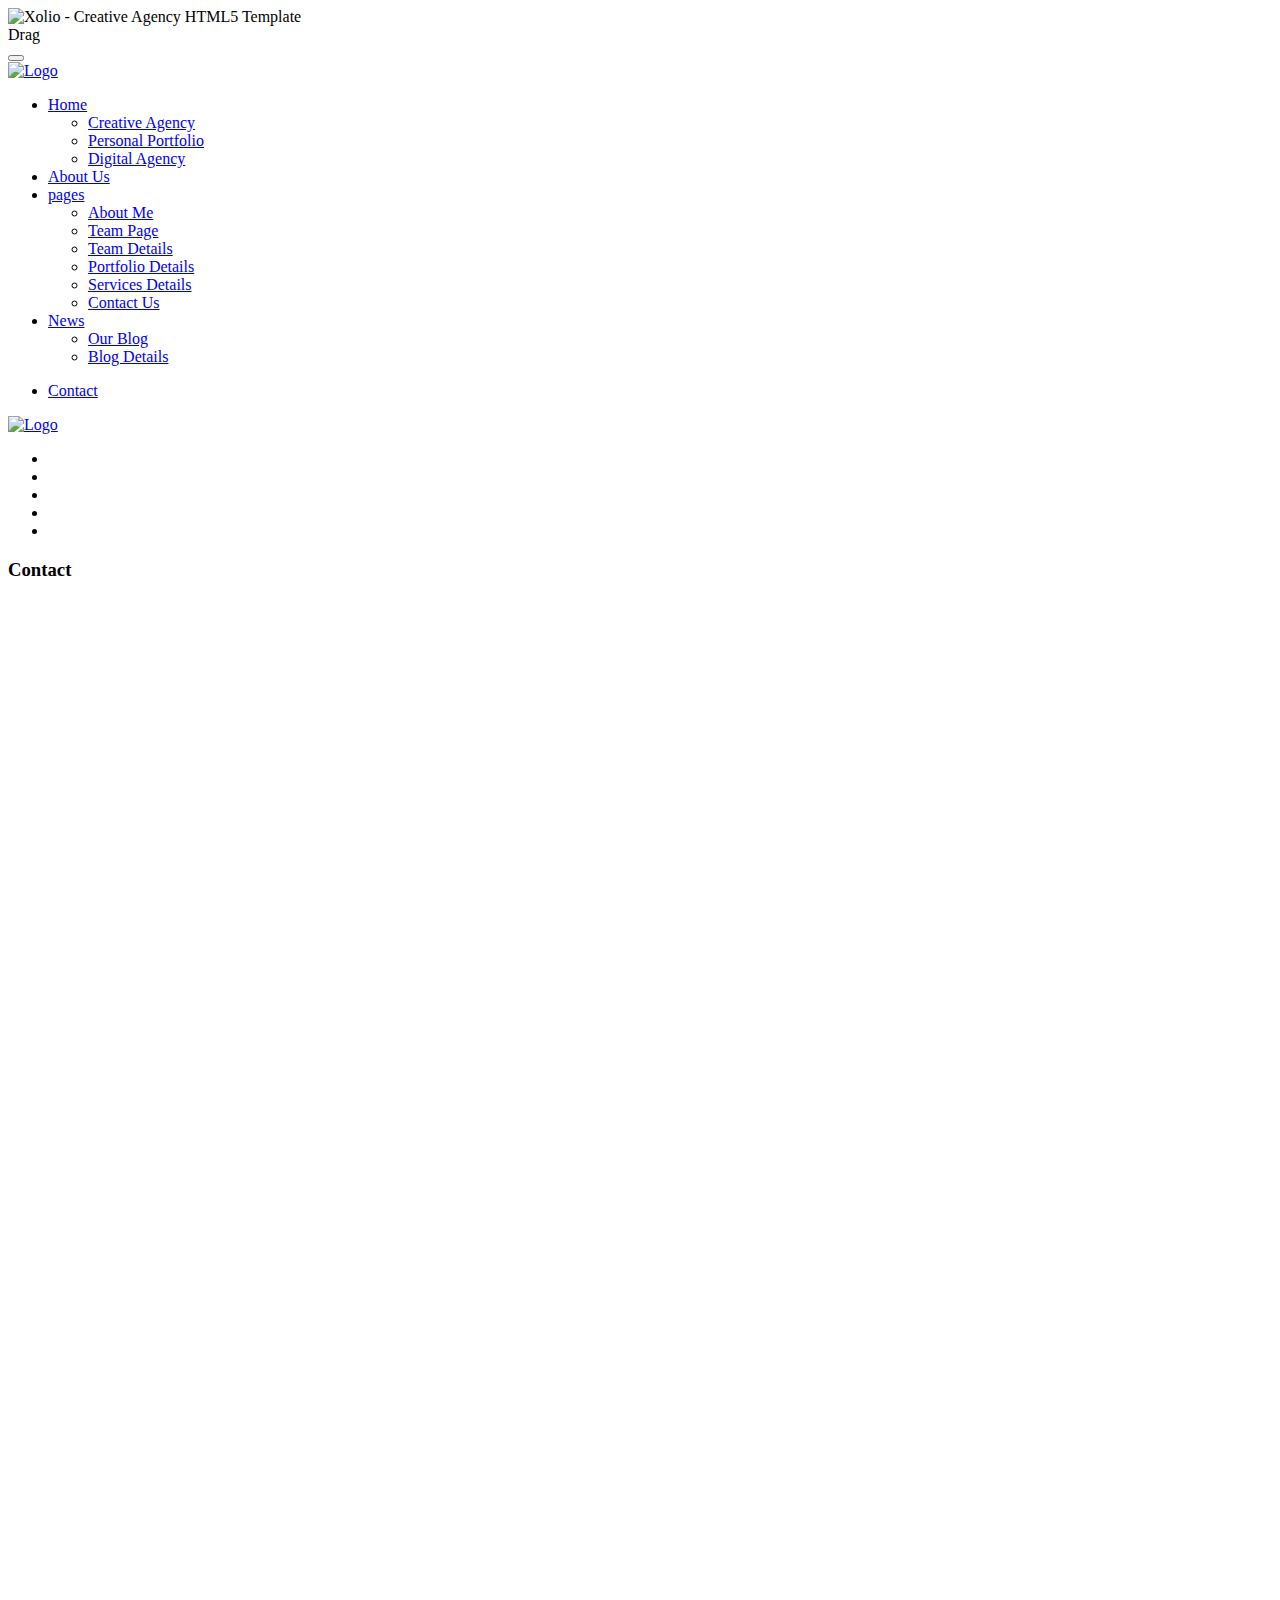
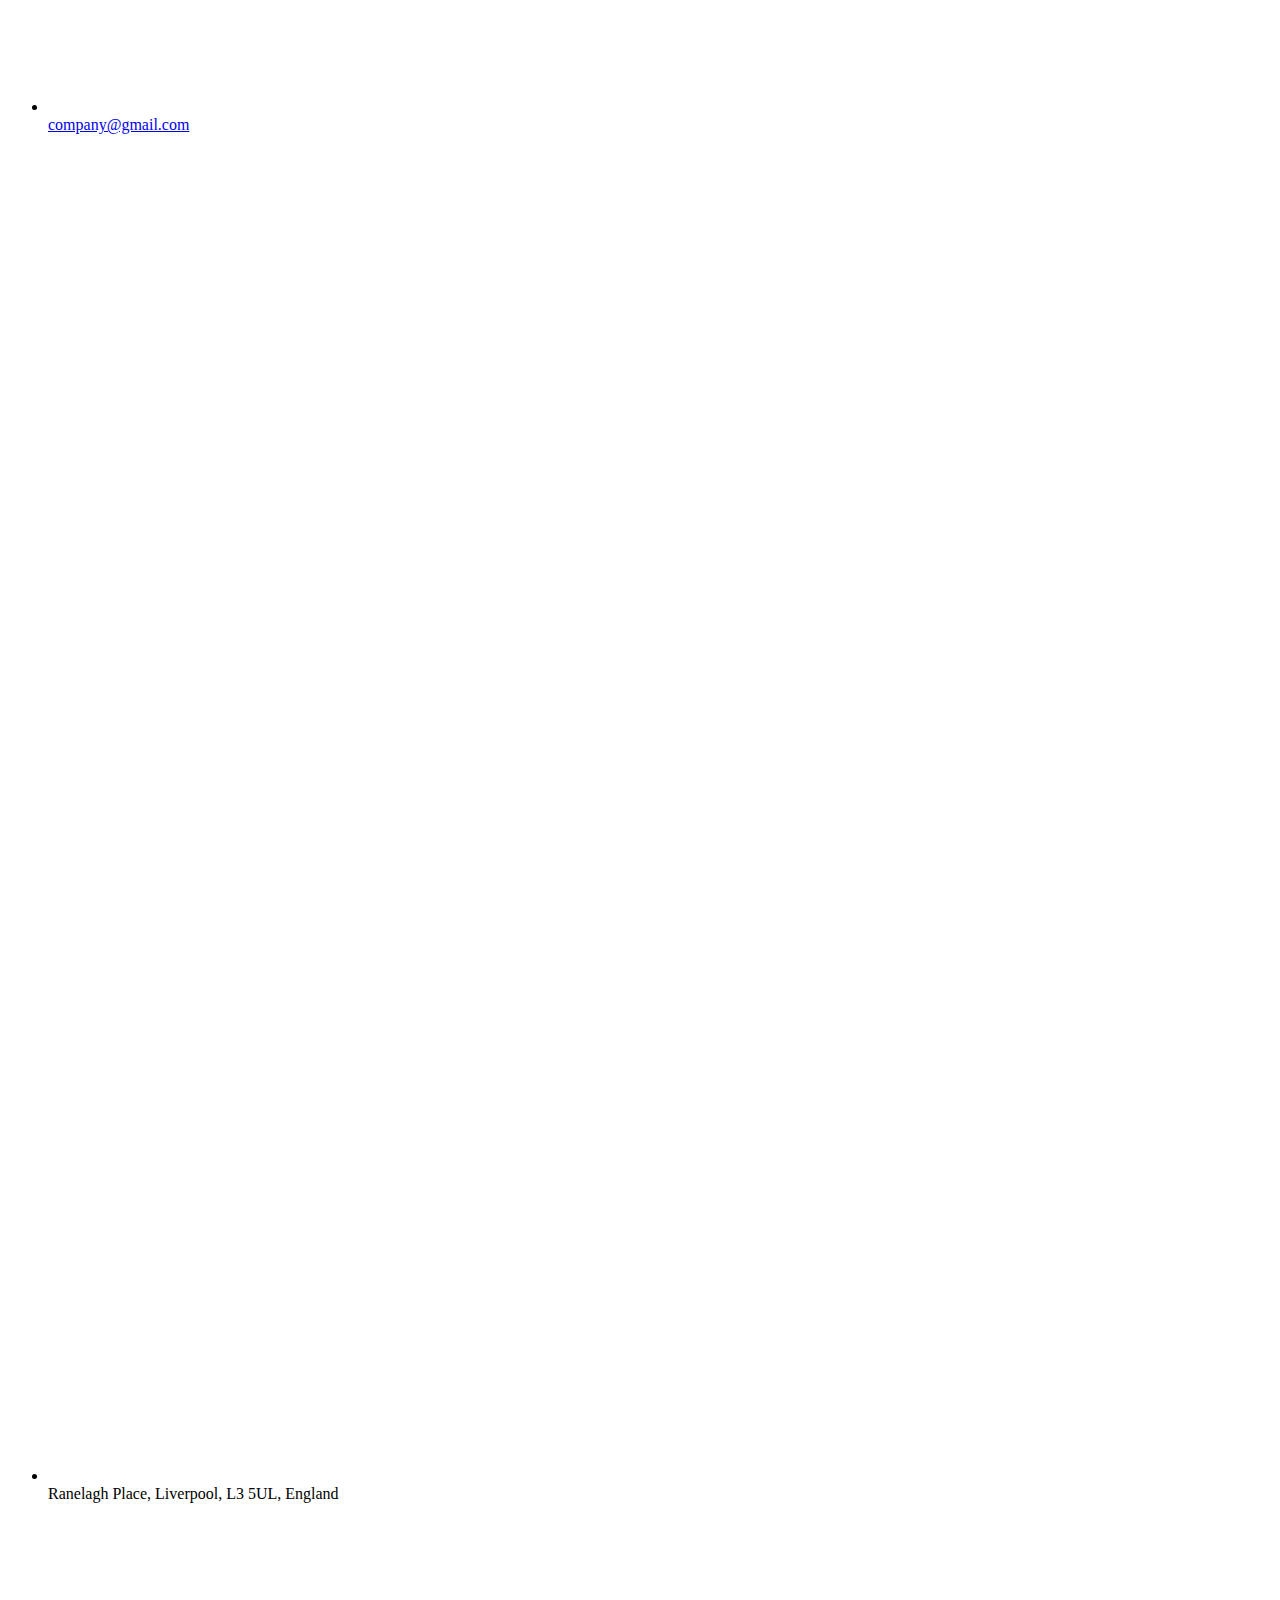
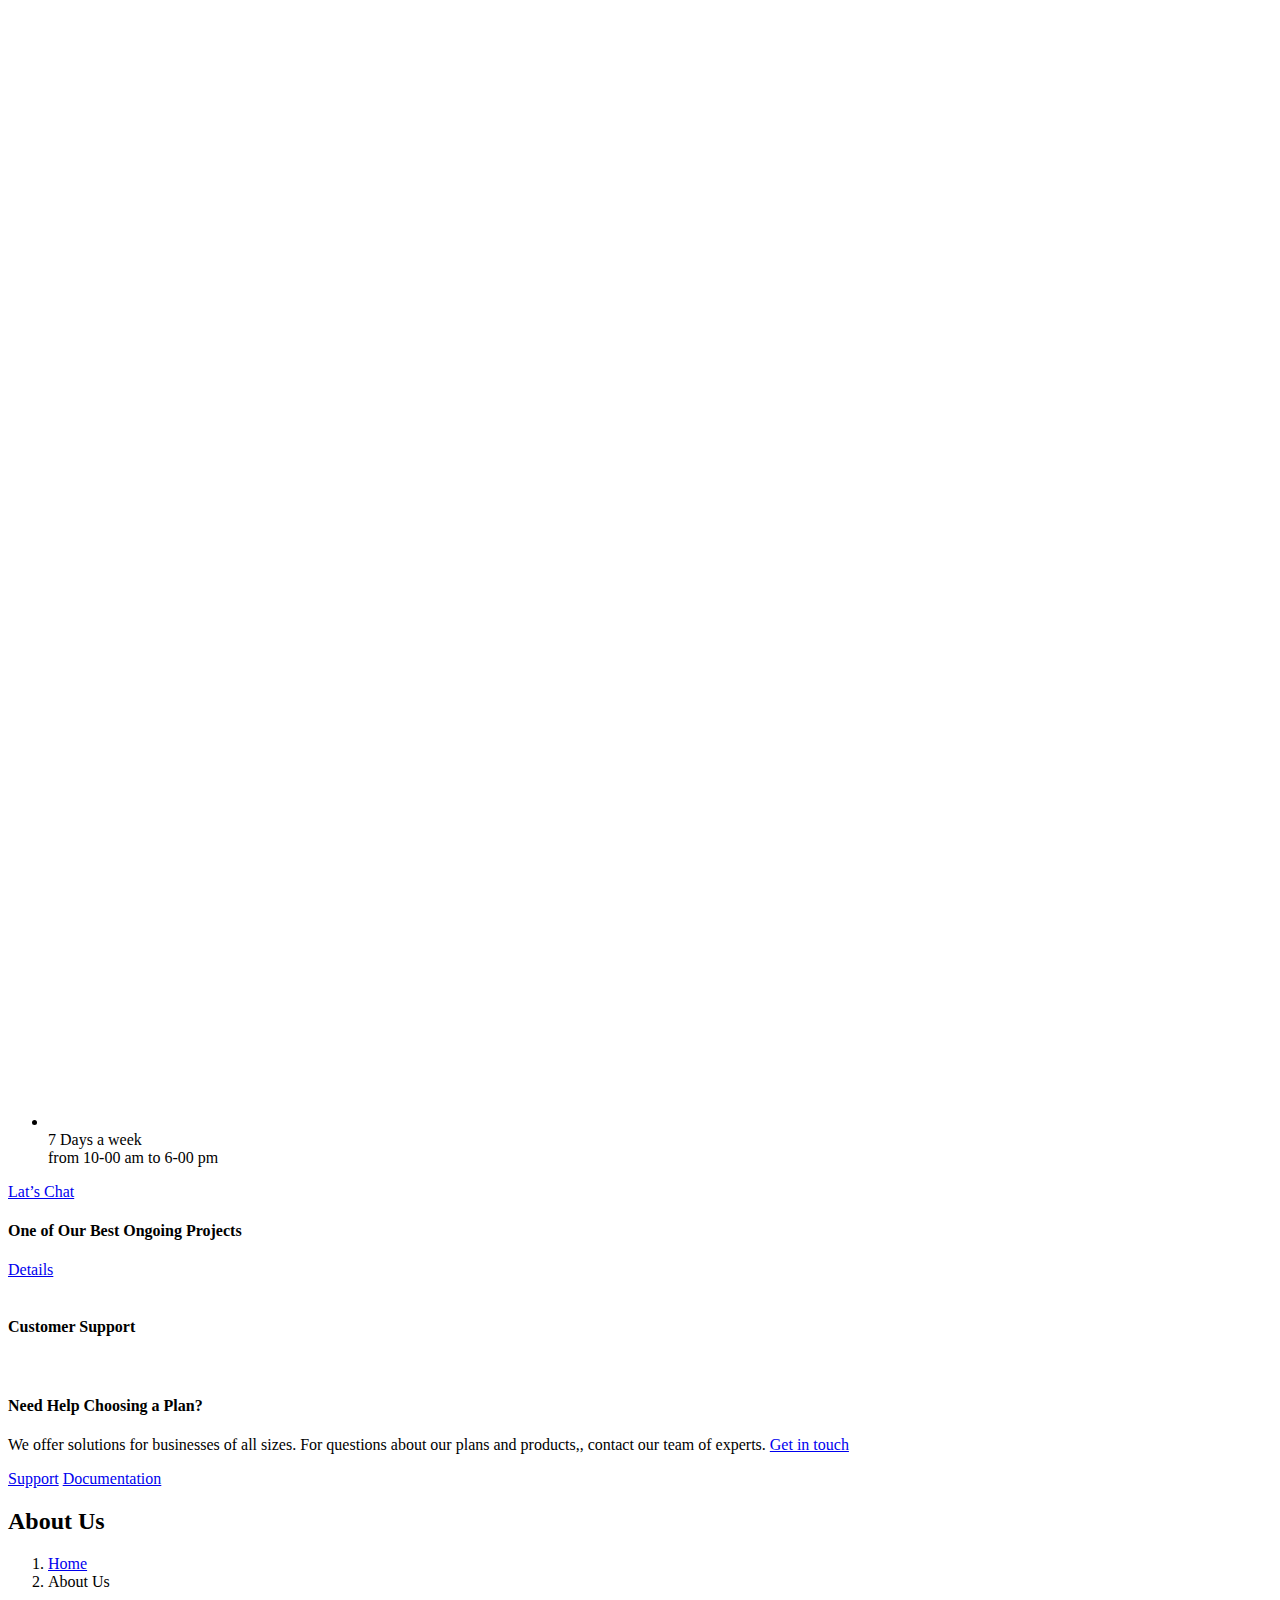
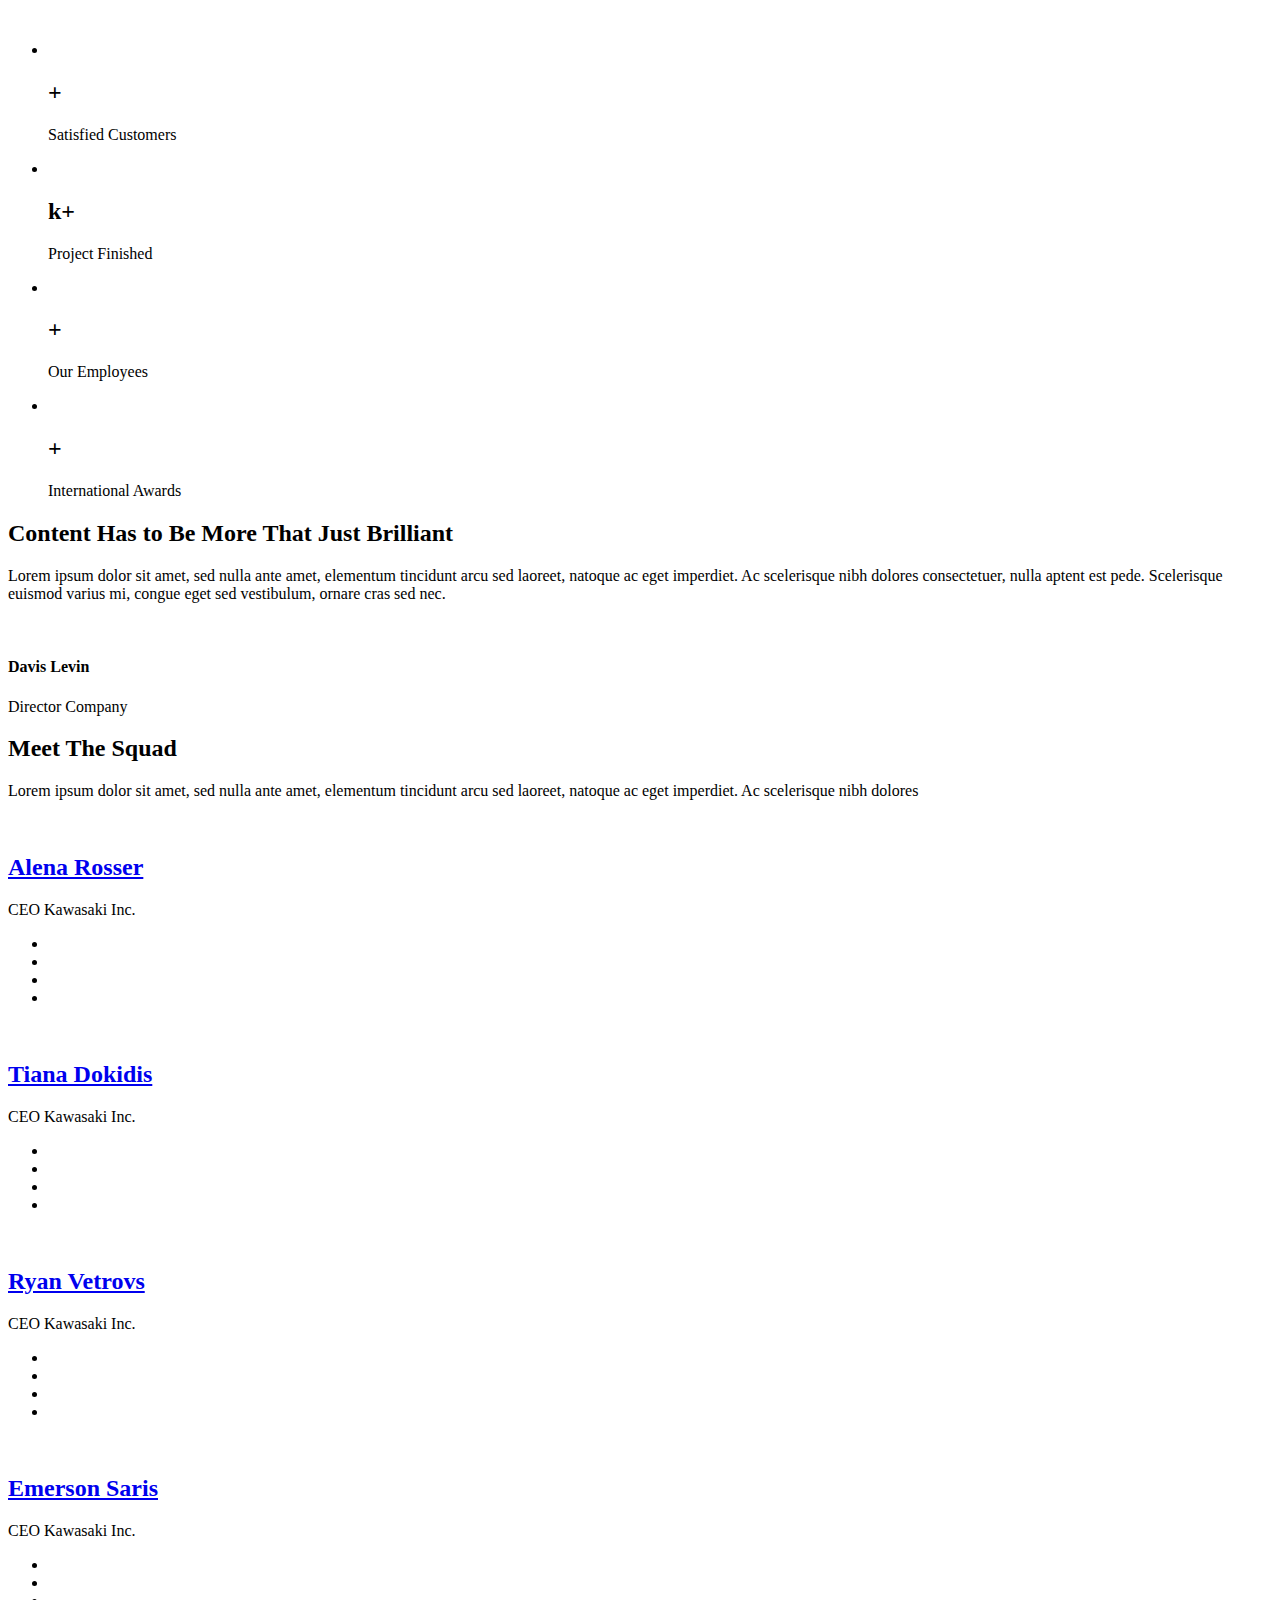
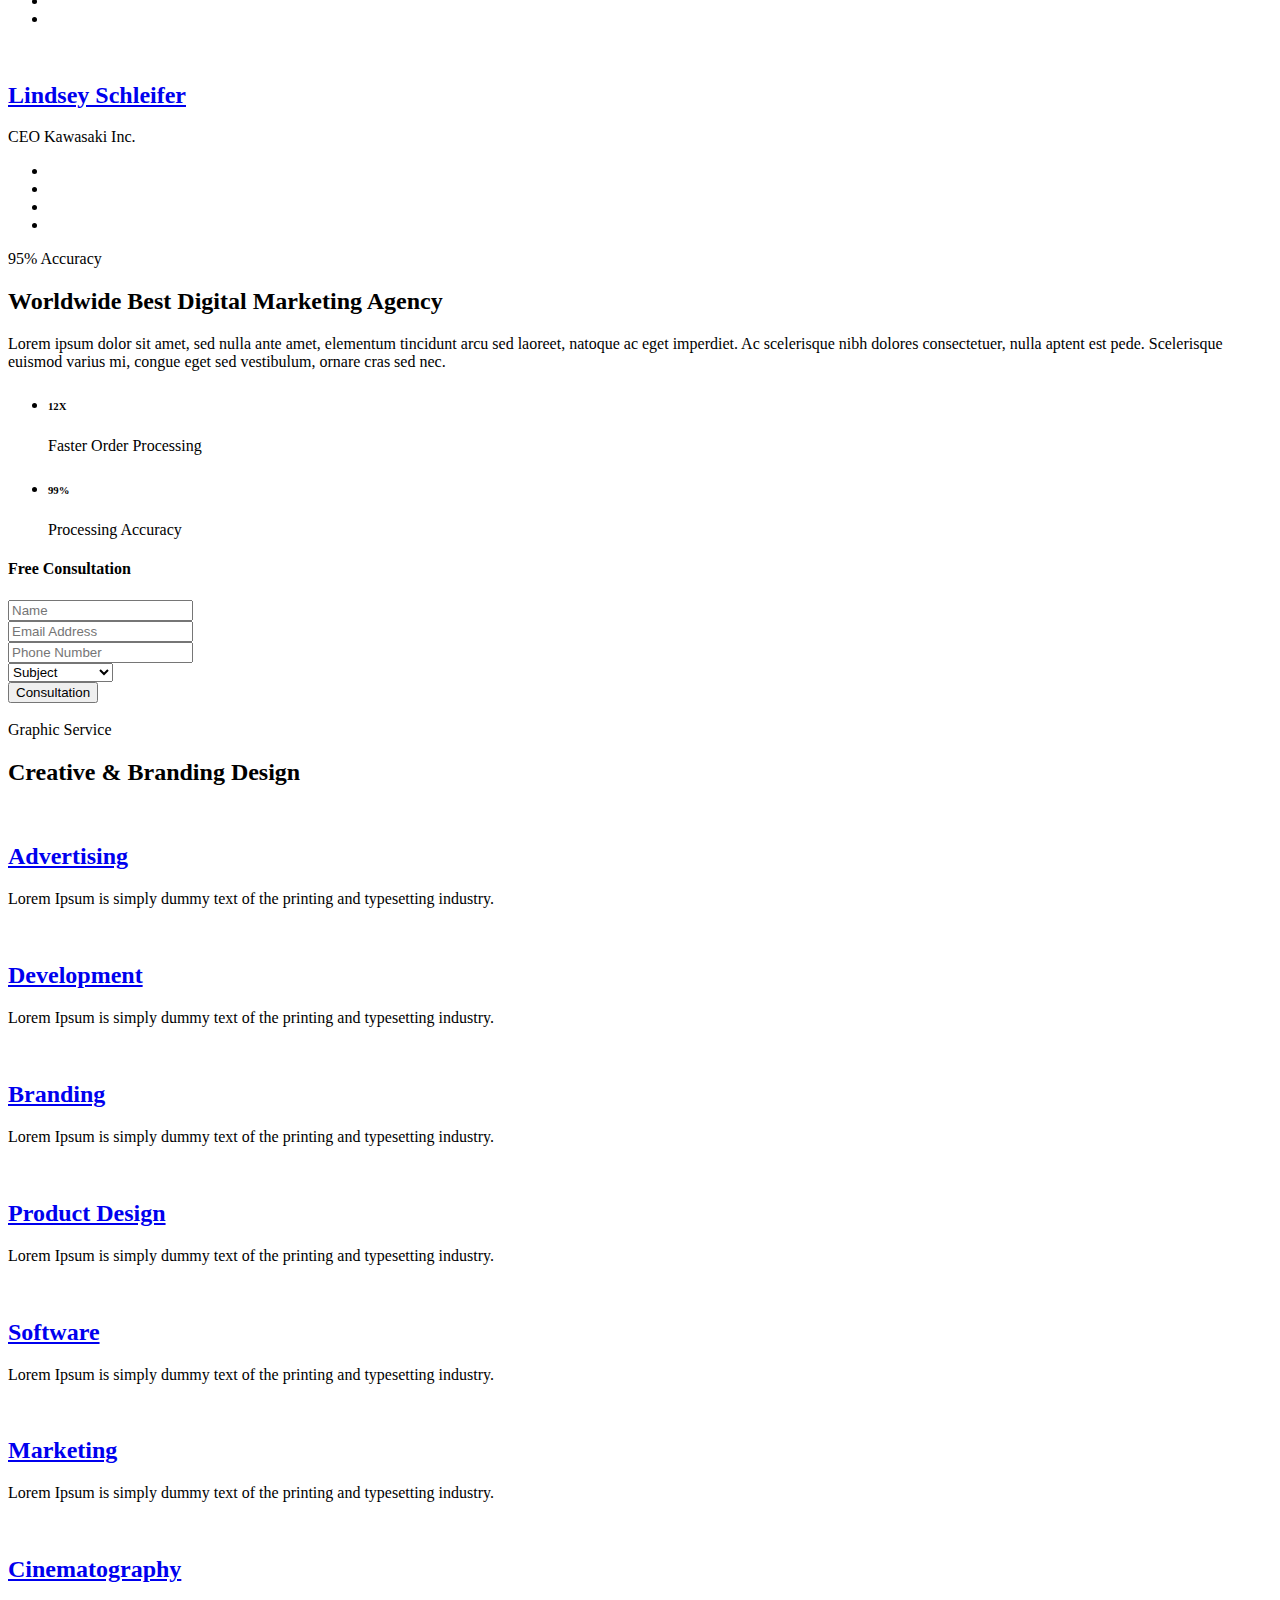
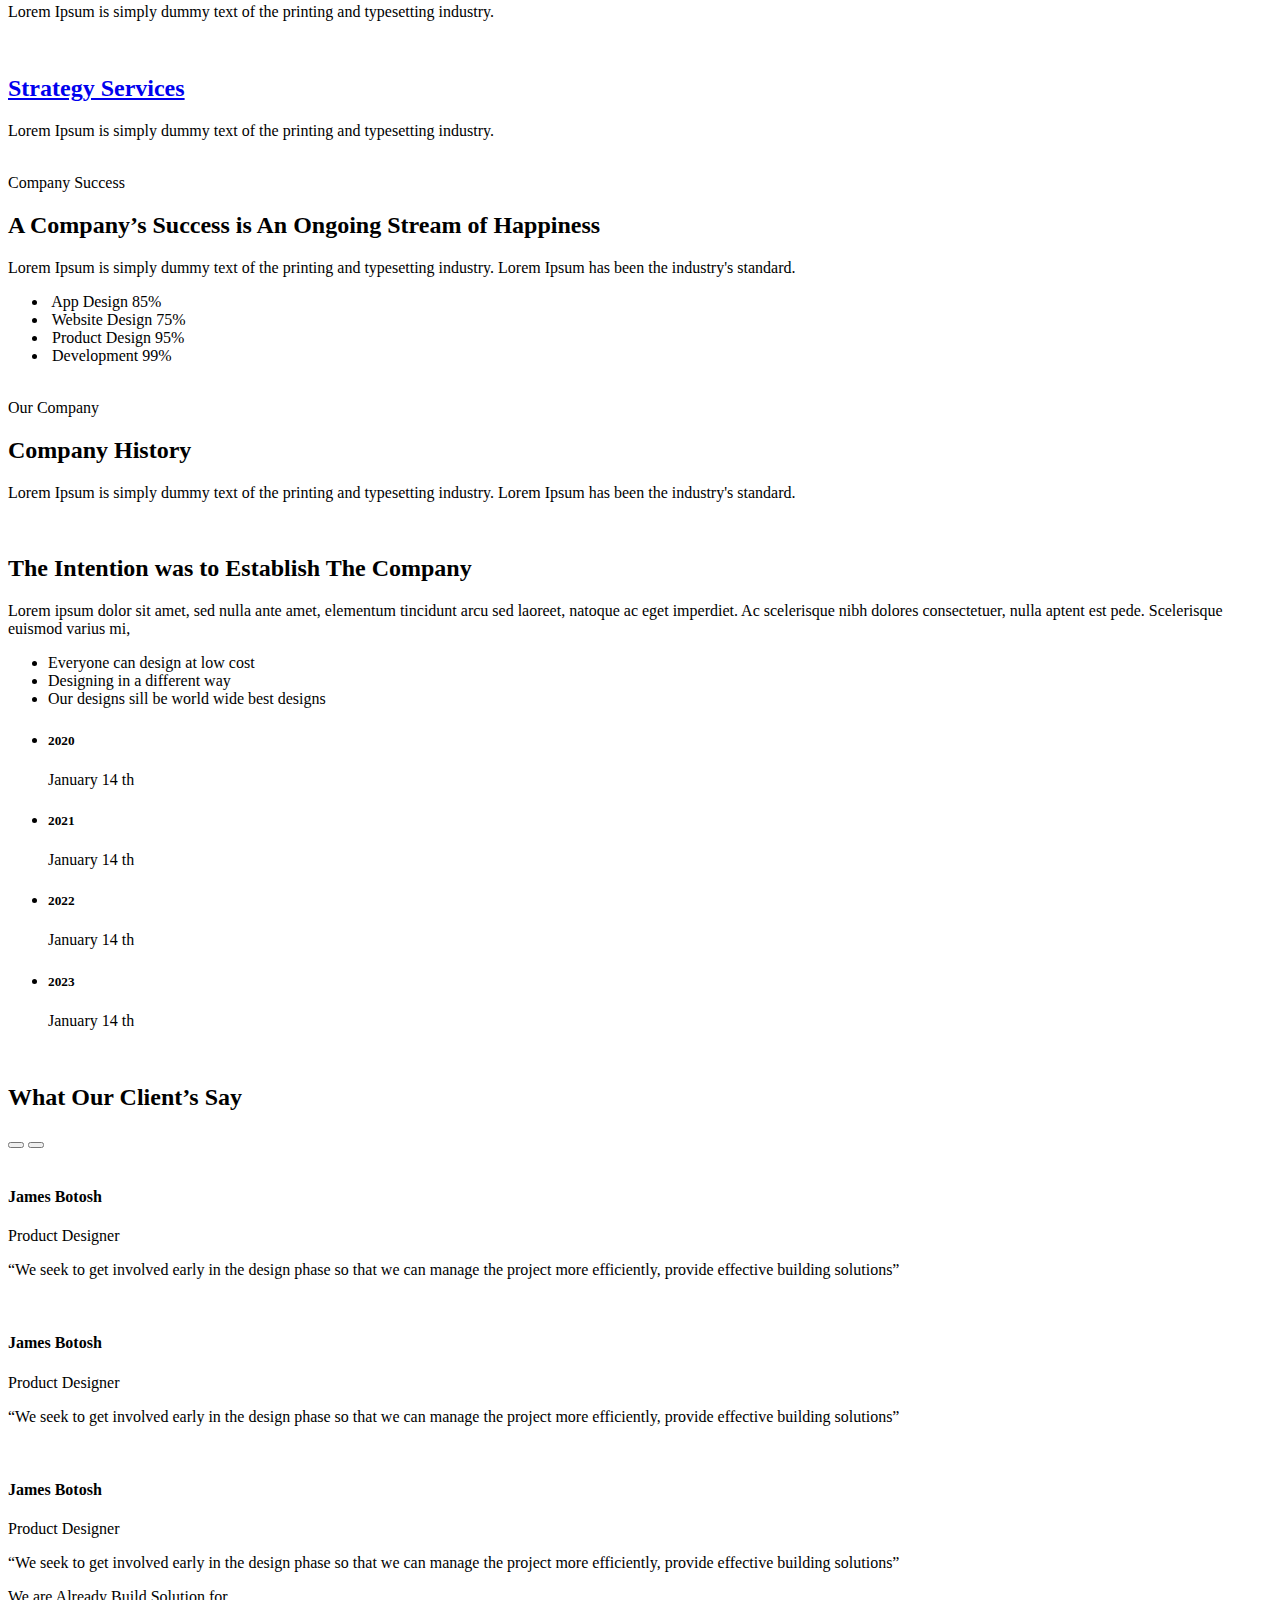
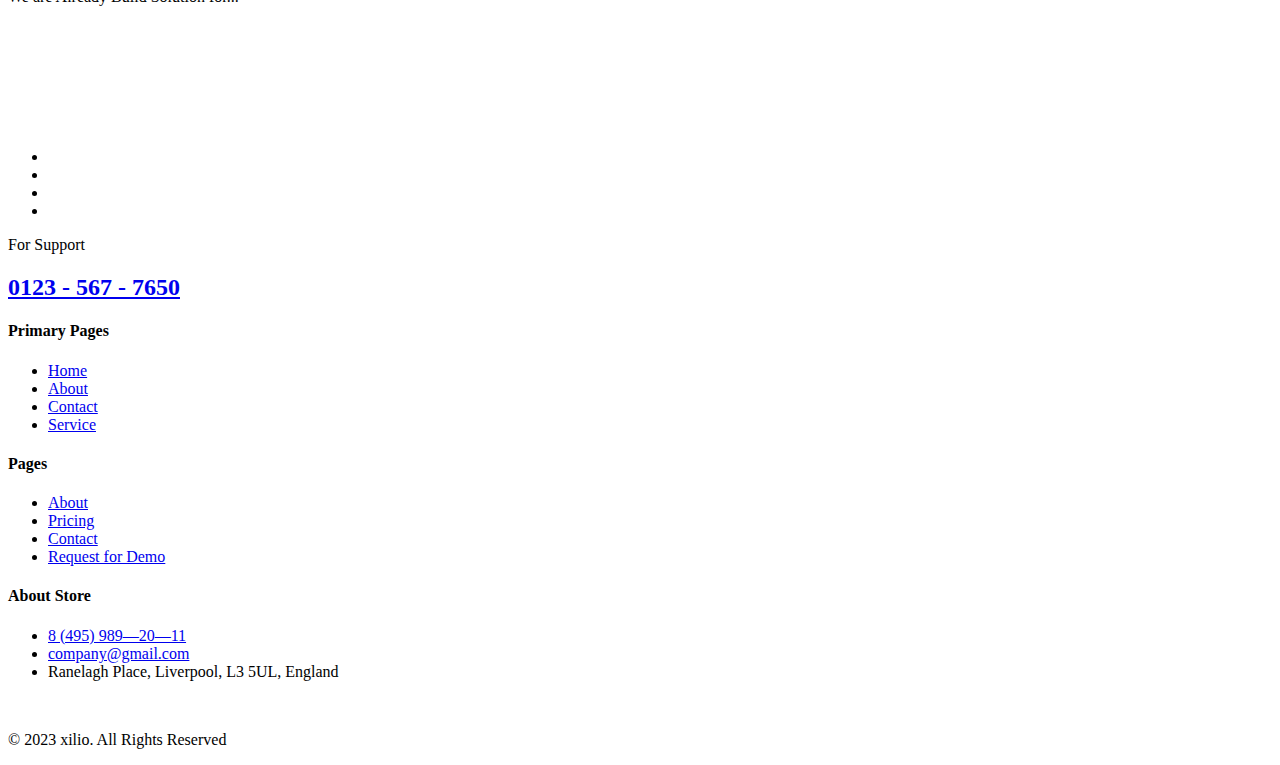
==== about-us.html @ 1eb0658c "adding content" ====
<!doctype html>
<html class="no-js" lang="en">
    <head>
        <meta charset="utf-8">
        <meta http-equiv="x-ua-compatible" content="ie=edge">
        <title>Xolio - Creative Agency HTML5 Template</title>
        <meta name="description" content="Xolio - Creative Agency Template">
        <meta name="viewport" content="width=device-width, initial-scale=1">

		<link rel="shortcut icon" type="image/x-icon" href="assets/img/favicon.png">
        <!-- Place favicon.ico in the root directory -->

        <!-- CSS here -->
        <link rel="stylesheet" href="assets/css/bootstrap.min.css">
        <link rel="stylesheet" href="assets/css/animate.min.css">
        <link rel="stylesheet" href="assets/css/magnific-popup.css">
        <link rel="stylesheet" href="assets/css/fontawesome-all.min.css">
        <link rel="stylesheet" href="assets/css/swiper-bundle.min.css">
        <link rel="stylesheet" href="assets/css/odometer.css">
        <link rel="stylesheet" href="assets/css/slick.css">
        <link rel="stylesheet" href="assets/css/default.css">
        <link rel="stylesheet" href="assets/css/style.css">
        <link rel="stylesheet" href="assets/css/responsive.css">
    </head>
    <body>

        <!--Preloader-->
        <div id="preloader">
            <div id="loader" class="loader">
                <div class="loader-container">
                    <div class="loader-icon"><img src="assets/img/preloader.png" alt="Xolio - Creative Agency HTML5 Template">
                    </div>
                </div>
            </div>
        </div>
        <!--Preloader-end -->

        <!-- Custom-cursor -->
        <div class="mouseCursor cursor-outer"></div>
        <div class="mouseCursor cursor-inner"><span>Drag</span></div>
        <!-- Custom-cursor-end -->

		<!-- Scroll-top -->
        <button class="scroll-top scroll-to-target" data-target="html">
            <i class="fas fa-angle-up"></i>
        </button>
        <!-- Scroll-top-end-->

        <!-- header-area -->
        <header>
            <div id="sticky-header" class="menu-area transparent-header">
                <div class="container">
                    <div class="row">
                        <div class="col-12">
                            <div class="mobile-nav-toggler"><i class="fas fa-bars"></i></div>
                            <div class="menu-wrap">
                                <nav class="menu-nav">
                                    <div class="logo">
                                        <a href="index.html"><img src="assets/img/logo/logo.png" alt="Logo"></a>
                                    </div>
                                    <div class="navbar-wrap main-menu d-none d-lg-flex">
                                        <ul class="navigation">
                                            <li class="menu-item-has-children"><a href="#">Home</a>
                                                <ul class="sub-menu">
                                                    <li><a href="index.html">Creative Agency</a></li>
                                                    <li><a href="index-2.html">Personal Portfolio</a></li>
                                                    <li><a href="index-3.html">Digital Agency</a></li>
                                                </ul>
                                            </li>
                                            <li class="active"><a href="about-us.html">About Us</a></li>
                                            <li class="menu-item-has-children"><a href="#">pages</a>
                                                <ul class="sub-menu">
                                                    <li><a href="about-me.html">About Me</a></li>
                                                    <li><a href="team.html">Team Page</a></li>
                                                    <li><a href="team-details.html">Team Details</a></li>
                                                    <li><a href="project-details.html">Portfolio Details</a></li>
                                                    <li><a href="services-details.html">Services Details</a></li>
                                                    <li><a href="contact.html">Contact Us</a></li>
                                                </ul>
                                            </li>
                                            <li class="menu-item-has-children"><a href="#">News</a>
                                                <ul class="sub-menu">
                                                    <li><a href="blog.html">Our Blog</a></li>
                                                    <li><a href="blog-details.html">Blog Details</a></li>
                                                </ul>
                                            </li>
                                        </ul>
                                    </div>
                                    <div class="header-action">
                                        <ul class="list-wrap">
                                            <li class="header-btn"><a href="#!" class="btn">Contact <span></span></a></li>
                                        </ul>
                                    </div>
                                </nav>
                            </div>

                            <!-- Mobile Menu  -->
                            <div class="mobile-menu">
                                <nav class="menu-box">
                                    <div class="close-btn"><i class="fas fa-times"></i></div>
                                    <div class="nav-logo">
                                        <a href="index.html"><img src="assets/img/logo/logo.png" alt="Logo"></a>
                                    </div>
                                    <div class="menu-outer">
                                        <!--Here Menu Will Come Automatically Via Javascript / Same Menu as in Header-->
                                    </div>
                                    <div class="social-links">
                                        <ul class="clearfix list-wrap">
                                            <li><a href="#"><i class="fab fa-facebook-f"></i></a></li>
                                            <li><a href="#"><i class="fab fa-twitter"></i></a></li>
                                            <li><a href="#"><i class="fab fa-instagram"></i></a></li>
                                            <li><a href="#"><i class="fab fa-linkedin-in"></i></a></li>
                                            <li><a href="#"><i class="fab fa-youtube"></i></a></li>
                                        </ul>
                                    </div>
                                </nav>
                            </div>
                            <div class="menu-backdrop"></div>
                            <!-- End Mobile Menu -->

                        </div>
                    </div>
                </div>

                <!-- header-contact -->
                <div class="header-contact-wrap">
                    <div class="container">
                        <div class="row">
                            <div class="col-lg-8">
                                <div class="left-side-content">
                                    <h3 class="title">Contact</h3>
                                    <div class="row">
                                        <div class="col-xl-4 col-lg-5 col-md-6">
                                            <div class="contact-info-list">
                                                <ul class="list-wrap">
                                                    <li>
                                                        <div class="icon">
                                                            <svg viewBox="0 0 22 20" fill="none" xmlns="http://www.w3.org/2000/svg">
                                                                <path fill-rule="evenodd" clip-rule="evenodd"
                                                                    d="M1.5 6.5C1.5 4.89295 1.95538 3.86848 2.63534 3.2371C3.32535 2.59637 4.36497 2.25 5.75 2.25H15.75C17.135 2.25 18.1746 2.59637 18.8647 3.2371C19.5446 3.86848 20 4.89295 20 6.5V13.5C20 15.107 19.5446 16.1315 18.8647 16.7629C18.1746 17.4036 17.135 17.75 15.75 17.75H5.75C4.36497 17.75 3.32535 17.4036 2.63534 16.7629C1.95538 16.1315 1.5 15.107 1.5 13.5V6.5ZM5.75 0.75C4.13503 0.75 2.67465 1.15363 1.61466 2.1379C0.544615 3.13152 0 4.60705 0 6.5V13.5C0 15.393 0.544615 16.8685 1.61466 17.8621C2.67465 18.8464 4.13503 19.25 5.75 19.25H15.75C17.365 19.25 18.8254 18.8464 19.8853 17.8621C20.9554 16.8685 21.5 15.393 21.5 13.5V6.5C21.5 4.60705 20.9554 3.13152 19.8853 2.1379C18.8254 1.15363 17.365 0.75 15.75 0.75H5.75ZM16.2181 7.58602C16.5417 7.32751 16.5945 6.85558 16.336 6.53194C16.0775 6.20829 15.6056 6.15548 15.2819 6.41398L12.1529 8.91324L12.1525 8.91352C11.3961 9.51536 10.0946 9.51549 9.33799 8.91393L6.21898 6.41471C5.89574 6.1557 5.42373 6.20778 5.16471 6.53102C4.9057 6.85426 4.95778 7.32627 5.28102 7.58529L8.40101 10.0853L8.40286 10.0868C9.70626 11.1244 11.7837 11.1244 13.0871 10.0868L13.0881 10.086L16.2181 7.58602Z" />
                                                            </svg>
                                                        </div>
                                                        <div class="content">
                                                            <a href="mailto:company@gmail.com">company@gmail.com</a>
                                                        </div>
                                                    </li>
                                                    <li>
                                                        <div class="icon">
                                                            <svg viewBox="0 0 20 22" fill="none" xmlns="http://www.w3.org/2000/svg">
                                                                <path fill-rule="evenodd" clip-rule="evenodd"
                                                                    d="M2.48199 7.65591C3.37522 3.73032 6.71708 1.74769 10.1338 1.75C13.5508 1.75231 16.8905 3.73971 17.7791 7.66556L17.7791 7.6656C18.8362 12.3354 15.943 16.3756 13.2111 18.999L13.2097 19.0004C11.4913 20.659 8.77127 20.661 7.04076 18.9997C4.31866 16.3762 1.42493 12.3261 2.48199 7.65591ZM10.1348 0.250002C14.1154 0.252693 18.1706 2.60029 19.2421 7.33441C20.4848 12.8239 17.0589 17.3834 14.251 20.08C11.9497 22.3008 8.31046 22.2989 6.00106 20.0809L6.00012 20.08C3.20236 17.3836 -0.22362 12.8139 1.01908 7.32441L1.01926 7.32364C2.09618 2.58953 6.1542 0.247312 10.1348 0.250002ZM7.76166 9.30994C7.76166 8.00103 8.82274 6.93994 10.1317 6.93994C11.4406 6.93994 12.5017 8.00103 12.5017 9.30994C12.5017 10.6189 11.4406 11.6799 10.1317 11.6799C8.82274 11.6799 7.76166 10.6189 7.76166 9.30994ZM10.1317 5.43994C7.99432 5.43994 6.26166 7.1726 6.26166 9.30994C6.26166 11.4473 7.99432 13.1799 10.1317 13.1799C12.269 13.1799 14.0017 11.4473 14.0017 9.30994C14.0017 7.1726 12.269 5.43994 10.1317 5.43994Z" />
                                                            </svg>
                                                        </div>
                                                        <div class="content">
                                                            <span>Ranelagh Place, Liverpool, L3 5UL, England</span>
                                                        </div>
                                                    </li>
                                                    <li>
                                                        <div class="icon">
                                                            <svg viewBox="0 0 22 22" fill="none" xmlns="http://www.w3.org/2000/svg">
                                                                <path fill-rule="evenodd" clip-rule="evenodd"
                                                                    d="M1.5 11C1.5 5.89421 5.64421 1.75 10.75 1.75C15.8558 1.75 20 5.89421 20 11C20 16.1058 15.8558 20.25 10.75 20.25C5.64421 20.25 1.5 16.1058 1.5 11ZM10.75 0.25C4.81579 0.25 0 5.06579 0 11C0 16.9342 4.81579 21.75 10.75 21.75C16.6842 21.75 21.5 16.9342 21.5 11C21.5 5.06579 16.6842 0.25 10.75 0.25ZM11.1289 6.50977C11.1289 6.09555 10.7931 5.75977 10.3789 5.75977C9.96469 5.75977 9.62891 6.09555 9.62891 6.50977V10.6098C9.62891 11.0862 9.79027 11.5637 10.0149 11.9576C10.2393 12.3511 10.5673 12.7322 10.9755 12.9744L10.9766 12.975L14.0746 14.8238C14.4303 15.0361 14.8907 14.9198 15.1029 14.5641C15.3152 14.2084 15.1989 13.748 14.8432 13.5357L11.7433 11.6857L11.7413 11.6845C11.6099 11.6067 11.4483 11.4431 11.3179 11.2145C11.1875 10.9859 11.1289 10.7633 11.1289 10.6098V6.50977Z" />
                                                            </svg>
                                                        </div>
                                                        <div class="content">
                                                            <span>7 Days a week <br> from 10-00 am to 6-00 pm</span>
                                                        </div>
                                                    </li>
                                                </ul>
                                                <div class="lats-chat">
                                                    <a href="contact.html">Lat’s Chat</a>
                                                </div>
                                            </div>
                                        </div>
                                        <div class="col-xl-8 col-lg-7 col-md-6">
                                            <div class="our-best-project">
                                                <div class="content">
                                                    <h4 class="title">One of Our <span>Best Ongoing</span> Projects</h4>
                                                    <a href="project-details.html" class="btn">Details <span></span></a>
                                                </div>
                                                <div class="thumb">
                                                    <img src="assets/img/images/our_project_img.png" alt="">
                                                </div>
                                            </div>
                                        </div>
                                    </div>
                                </div>
                            </div>
                            <div class="col-lg-4">
                                <div class="customer-support-wrap">
                                    <h4 class="title">Customer Support</h4>
                                    <div class="customer-support-content">
                                        <div class="content-top">
                                            <img src="assets/img/images/support_img.png" alt="">
                                            <h4 class="title">Need Help Choosing a Plan?</h4>
                                        </div>
                                        <p>We offer solutions for businesses of all sizes. For questions about our plans and products,,
                                            contact our team of experts. <a href="contact.html">Get in touch</a></p>
                                    </div>
                                    <div class="content-bottom">
                                        <a href="contact.html">Support</a>
                                        <a href="contact.html">Documentation</a>
                                    </div>
                                </div>
                            </div>
                        </div>
                    </div>
                </div>
                <div class="body-contact-overlay"></div>
                <!-- header-contact-end -->

            </div>
        </header>
        <!-- header-area-end -->



        <!-- main-area -->
        <main>

            <!-- breadcrumb-area -->
            <section class="breadcrumb-area pt-175 pb-140">
                <div class="container">
                    <div class="row">
                        <div class="col-12">
                            <div class="breadcrumb-content">
                                <h2 class="title">About Us</h2>
                                <nav aria-label="breadcrumb">
                                    <ol class="breadcrumb">
                                        <li class="breadcrumb-item"><a href="index.html">Home</a></li>
                                        <li class="breadcrumb-item active" aria-current="page">About Us</li>
                                    </ol>
                                </nav>
                            </div>
                        </div>
                    </div>
                </div>
                <div class="breadcrumb-shape-wrap">
                    <img src="assets/img/images/breadcrumb_shape01.png" alt="">
                    <img src="assets/img/images/breadcrumb_shape02.png" alt="">
                </div>
            </section>
            <!-- breadcrumb-area-end -->

            <!-- counter-area -->
            <section class="counter-area-three">
                <div class="container">
                    <div class="row align-items-center">
                        <div class="col-lg-6 order-0 order-lg-2">
                            <div class="counter-item-wrap-three">
                                <ul class="list-wrap">
                                    <li>
                                        <div class="counter-item-three">
                                            <div class="icon">
                                                <img src="assets/img/icon/inner_counter_icon01.png" alt="">
                                            </div>
                                            <div class="content">
                                                <h2 class="count"><span class="odometer" data-count="210"></span>+</h2>
                                                <p>Satisfied <span>Customers</span></p>
                                            </div>
                                        </div>
                                    </li>
                                    <li>
                                        <div class="counter-item-three">
                                            <div class="icon">
                                                <img src="assets/img/icon/inner_counter_icon02.png" alt="">
                                            </div>
                                            <div class="content">
                                                <h2 class="count"><span class="odometer" data-count="15"></span>k+</h2>
                                                <p>Project <span>Finished</span></p>
                                            </div>
                                        </div>
                                    </li>
                                    <li>
                                        <div class="counter-item-three">
                                            <div class="icon">
                                                <img src="assets/img/icon/inner_counter_icon03.png" alt="">
                                            </div>
                                            <div class="content">
                                                <h2 class="count"><span class="odometer" data-count="110"></span>+</h2>
                                                <p>Our <span>Employees</span></p>
                                            </div>
                                        </div>
                                    </li>
                                    <li>
                                        <div class="counter-item-three">
                                            <div class="icon">
                                                <img src="assets/img/icon/inner_counter_icon04.png" alt="">
                                            </div>
                                            <div class="content">
                                                <h2 class="count"><span class="odometer" data-count="12"></span>+</h2>
                                                <p>International <span>Awards</span></p>
                                            </div>
                                        </div>
                                    </li>
                                </ul>
                            </div>
                        </div>
                        <div class="col-lg-6">
                            <div class="counter-content-three">
                                <div class="section-title title-style-two mb-30">
                                    <h2 class="title">Content Has to Be More That Just Brilliant</h2>
                                </div>
                                <p>Lorem ipsum dolor sit amet, sed nulla ante amet, elementum tincidunt arcu sed laoreet, natoque ac eget imperdiet. Ac
                                scelerisque nibh dolores consectetuer, nulla aptent est pede. Scelerisque euismod varius mi, congue eget sed vestibulum, ornare cras sed nec.</p>
                                <img src="assets/img/images/sine.png" alt="">
                                <div class="content-bottom">
                                    <h4 class="title-two">Davis Levin</h4>
                                    <span>Director Company</span>
                                </div>
                            </div>
                        </div>
                    </div>
                </div>
            </section>
            <!-- counter-area-two -->

            <!-- team-area -->
            <section class="team-area-two pt-110 pb-120">
                <div class="container">
                    <div class="row justify-content-center">
                        <div class="col-xl-7">
                            <div class="section-title title-style-two text-center mb-70">
                                <h2 class="title">Meet The Squad</h2>
                                <p>Lorem ipsum dolor sit amet, sed nulla ante amet, elementum tincidunt arcu sed laoreet, natoque ac eget imperdiet. Ac scelerisque nibh dolores</p>
                            </div>
                        </div>
                    </div>
                    <div class="row team-active">
                        <div class="col-lg-4">
                            <div class="team-item">
                                <div class="team-thumb">
                                    <a href="team-details.html"><img src="assets/img/team/inner_team01.jpg" alt=""></a>
                                </div>
                                <div class="team-content">
                                    <h2 class="title"><a href="team-details.html">Alena Rosser</a></h2>
                                    <span>CEO Kawasaki Inc.</span>
                                    <div class="team-social">
                                        <ul class="list-wrap">
                                            <li><a href="#"><i class="fab fa-facebook-f"></i></a></li>
                                            <li><a href="#"><i class="fab fa-twitter"></i></a></li>
                                            <li><a href="#"><i class="fab fa-linkedin-in"></i></a></li>
                                            <li><a href="#"><i class="fab fa-behance"></i></a></li>
                                        </ul>
                                    </div>
                                </div>
                            </div>
                        </div>
                        <div class="col-lg-4">
                            <div class="team-item">
                                <div class="team-thumb">
                                    <a href="team-details.html"><img src="assets/img/team/inner_team02.jpg" alt=""></a>
                                </div>
                                <div class="team-content">
                                    <h2 class="title"><a href="team-details.html">Tiana Dokidis</a></h2>
                                    <span>CEO Kawasaki Inc.</span>
                                    <div class="team-social">
                                        <ul class="list-wrap">
                                            <li><a href="#"><i class="fab fa-facebook-f"></i></a></li>
                                            <li><a href="#"><i class="fab fa-twitter"></i></a></li>
                                            <li><a href="#"><i class="fab fa-linkedin-in"></i></a></li>
                                            <li><a href="#"><i class="fab fa-behance"></i></a></li>
                                        </ul>
                                    </div>
                                </div>
                            </div>
                        </div>
                        <div class="col-lg-4">
                            <div class="team-item">
                                <div class="team-thumb">
                                    <a href="team-details.html"><img src="assets/img/team/inner_team03.jpg" alt=""></a>
                                </div>
                                <div class="team-content">
                                    <h2 class="title"><a href="team-details.html">Ryan Vetrovs</a></h2>
                                    <span>CEO Kawasaki Inc.</span>
                                    <div class="team-social">
                                        <ul class="list-wrap">
                                            <li><a href="#"><i class="fab fa-facebook-f"></i></a></li>
                                            <li><a href="#"><i class="fab fa-twitter"></i></a></li>
                                            <li><a href="#"><i class="fab fa-linkedin-in"></i></a></li>
                                            <li><a href="#"><i class="fab fa-behance"></i></a></li>
                                        </ul>
                                    </div>
                                </div>
                            </div>
                        </div>
                        <div class="col-lg-4">
                            <div class="team-item">
                                <div class="team-thumb">
                                    <a href="team-details.html"><img src="assets/img/team/inner_team04.jpg" alt=""></a>
                                </div>
                                <div class="team-content">
                                    <h2 class="title"><a href="team-details.html">Emerson Saris</a></h2>
                                    <span>CEO Kawasaki Inc.</span>
                                    <div class="team-social">
                                        <ul class="list-wrap">
                                            <li><a href="#"><i class="fab fa-facebook-f"></i></a></li>
                                            <li><a href="#"><i class="fab fa-twitter"></i></a></li>
                                            <li><a href="#"><i class="fab fa-linkedin-in"></i></a></li>
                                            <li><a href="#"><i class="fab fa-behance"></i></a></li>
                                        </ul>
                                    </div>
                                </div>
                            </div>
                        </div>
                        <div class="col-lg-4">
                            <div class="team-item">
                                <div class="team-thumb">
                                    <a href="team-details.html"><img src="assets/img/team/inner_team05.jpg" alt=""></a>
                                </div>
                                <div class="team-content">
                                    <h2 class="title"><a href="team-details.html">Lindsey Schleifer</a></h2>
                                    <span>CEO Kawasaki Inc.</span>
                                    <div class="team-social">
                                        <ul class="list-wrap">
                                            <li><a href="#"><i class="fab fa-facebook-f"></i></a></li>
                                            <li><a href="#"><i class="fab fa-twitter"></i></a></li>
                                            <li><a href="#"><i class="fab fa-linkedin-in"></i></a></li>
                                            <li><a href="#"><i class="fab fa-behance"></i></a></li>
                                        </ul>
                                    </div>
                                </div>
                            </div>
                        </div>
                    </div>
                </div>
            </section>
            <!-- team-area-end -->

            <!-- consultation-area -->
            <section class="consultation-area consultation-area-two pt-120 pb-120">
                <div class="container">
                    <div class="row align-items-center">
                        <div class="col-lg-7">
                            <div class="consultation-content">
                                <div class="section-title mb-25">
                                    <span class="sub-title">95% Accuracy</span>
                                    <h2 class="title">Worldwide Best Digital Marketing Agency</h2>
                                </div>
                                <p>Lorem ipsum dolor sit amet, sed nulla ante amet, elementum tincidunt arcu sed laoreet, natoque ac eget imperdiet. Ac
                                scelerisque nibh dolores consectetuer, nulla aptent est pede. Scelerisque euismod varius mi, congue eget sed vestibulum, ornare cras sed nec.</p>
                                <div class="consultation-list">
                                    <ul class="list-wrap">
                                        <li>
                                            <h6 class="title">12X</h6>
                                            <p>Faster Order <span>Processing</span></p>
                                        </li>
                                        <li>
                                            <h6 class="title">99%</h6>
                                            <p>Processing <span>Accuracy</span></p>
                                        </li>
                                    </ul>
                                </div>
                            </div>
                        </div>
                        <div class="col-lg-5">
                            <div class="consultation-form-wrap">
                                <h4 class="title">Free Consultation</h4>
                                <form action="#">
                                    <div class="form-grp">
                                        <input type="text" placeholder="Name">
                                    </div>
                                    <div class="form-grp">
                                        <input type="email" placeholder="Email Address">
                                    </div>
                                    <div class="form-grp">
                                        <input type="text" placeholder="Phone Number">
                                    </div>
                                    <div class="form-grp">
                                        <select id="shortBy" name="select" class="form-select" aria-label="Default select example">
                                            <option value="">Subject</option>
                                            <option>Subject One</option>
                                            <option>Subject Two</option>
                                            <option>Subject Three</option>
                                            <option>Subject Four</option>
                                        </select>
                                    </div>
                                    <button class="btn" type="submit">Consultation</button>
                                </form>
                            </div>
                        </div>
                    </div>
                </div>
                <div class="consultation-shape-wrap">
                    <img src="assets/img/images/consultation_shape01.png" alt="" class="shape-one ribbonRotate">
                    <img src="assets/img/images/consultation_shape02.png" alt="" class="shape-two float-bob-x">
                </div>
            </section>
            <!-- consultation-area-end -->

            <!-- services-area -->
            <section class="inner-services-area pt-110 pb-100">
                <div class="container">
                    <div class="row justify-content-center">
                        <div class="col-lg-6">
                            <div class="section-title title-style-two text-center mb-60">
                                <span class="sub-title">Graphic Service</span>
                                <h2 class="title">Creative & Branding Design</h2>
                            </div>
                        </div>
                    </div>
                    <div class="inner-services-item-wrap">
                        <div class="row justify-content-center">
                            <div class="col-xl-3 col-lg-4 col-md-6 col-sm-8">
                                <div class="services-item-four">
                                    <div class="services-icon-four">
                                        <img src="assets/img/icon/inner_services_icon01.png" alt="">
                                    </div>
                                    <div class="services-content-four">
                                        <h2 class="title"><a href="services-details.html">Advertising</a></h2>
                                        <p>Lorem Ipsum is simply dummy text of the printing and typesetting industry.</p>
                                    </div>
                                </div>
                            </div>
                            <div class="col-xl-3 col-lg-4 col-md-6 col-sm-8">
                                <div class="services-item-four">
                                    <div class="services-icon-four">
                                        <img src="assets/img/icon/inner_services_icon02.png" alt="">
                                    </div>
                                    <div class="services-content-four">
                                        <h2 class="title"><a href="services-details.html">Development</a></h2>
                                        <p>Lorem Ipsum is simply dummy text of the printing and typesetting industry.</p>
                                    </div>
                                </div>
                            </div>
                            <div class="col-xl-3 col-lg-4 col-md-6 col-sm-8">
                                <div class="services-item-four">
                                    <div class="services-icon-four">
                                        <img src="assets/img/icon/inner_services_icon03.png" alt="">
                                    </div>
                                    <div class="services-content-four">
                                        <h2 class="title"><a href="services-details.html">Branding</a></h2>
                                        <p>Lorem Ipsum is simply dummy text of the printing and typesetting industry.</p>
                                    </div>
                                </div>
                            </div>
                            <div class="col-xl-3 col-lg-4 col-md-6 col-sm-8">
                                <div class="services-item-four">
                                    <div class="services-icon-four">
                                        <img src="assets/img/icon/inner_services_icon04.png" alt="">
                                    </div>
                                    <div class="services-content-four">
                                        <h2 class="title"><a href="services-details.html">Product Design</a></h2>
                                        <p>Lorem Ipsum is simply dummy text of the printing and typesetting industry.</p>
                                    </div>
                                </div>
                            </div>
                            <div class="col-xl-3 col-lg-4 col-md-6 col-sm-8">
                                <div class="services-item-four">
                                    <div class="services-icon-four">
                                        <img src="assets/img/icon/inner_services_icon05.png" alt="">
                                    </div>
                                    <div class="services-content-four">
                                        <h2 class="title"><a href="services-details.html">Software</a></h2>
                                        <p>Lorem Ipsum is simply dummy text of the printing and typesetting industry.</p>
                                    </div>
                                </div>
                            </div>
                            <div class="col-xl-3 col-lg-4 col-md-6 col-sm-8">
                                <div class="services-item-four">
                                    <div class="services-icon-four">
                                        <img src="assets/img/icon/inner_services_icon06.png" alt="">
                                    </div>
                                    <div class="services-content-four">
                                        <h2 class="title"><a href="services-details.html">Marketing</a></h2>
                                        <p>Lorem Ipsum is simply dummy text of the printing and typesetting industry.</p>
                                    </div>
                                </div>
                            </div>
                            <div class="col-xl-3 col-lg-4 col-md-6 col-sm-8">
                                <div class="services-item-four">
                                    <div class="services-icon-four">
                                        <img src="assets/img/icon/inner_services_icon07.png" alt="">
                                    </div>
                                    <div class="services-content-four">
                                        <h2 class="title"><a href="services-details.html">Cinematography</a></h2>
                                        <p>Lorem Ipsum is simply dummy text of the printing and typesetting industry.</p>
                                    </div>
                                </div>
                            </div>
                            <div class="col-xl-3 col-lg-4 col-md-6 col-sm-8">
                                <div class="services-item-four">
                                    <div class="services-icon-four">
                                        <img src="assets/img/icon/inner_services_icon08.png" alt="">
                                    </div>
                                    <div class="services-content-four">
                                        <h2 class="title"><a href="services-details.html">Strategy Services</a></h2>
                                        <p>Lorem Ipsum is simply dummy text of the printing and typesetting industry.</p>
                                    </div>
                                </div>
                            </div>
                        </div>
                    </div>
                </div>
            </section>
            <!-- services-area-end -->

            <!-- success-area -->
            <section class="success-area pb-120">
                <div class="container">
                    <div class="row align-items-center">
                        <div class="col-lg-6 order-0 order-lg-2">
                            <div class="success-img">
                                <img src="assets/img/images/success_img.png" alt="">
                            </div>
                        </div>
                        <div class="col-lg-6">
                            <div class="success-content">
                                <div class="section-title title-style-two mb-30">
                                    <span class="sub-title">Company Success</span>
                                    <h2 class="title">A Company’s Success is An Ongoing Stream of Happiness</h2>
                                </div>
                                <p>Lorem Ipsum is simply dummy text of the printing and typesetting industry. Lorem Ipsum has been the industry's standard.</p>
                                <div class="success-list">
                                    <ul class="list-wrap">
                                        <li>
                                            <div class="content">
                                                <img src="assets/img/icon/success_icon01.png" alt="">
                                                <span>App Design 85%</span>
                                            </div>
                                            <div class="progress">
                                                <div class="progress-bar" role="progressbar" style="width: 85%;" aria-valuenow="85" aria-valuemin="0"
                                                    aria-valuemax="100"></div>
                                            </div>
                                        </li>
                                        <li>
                                            <div class="content">
                                                <img src="assets/img/icon/success_icon02.png" alt="">
                                                <span>Website Design 75%</span>
                                            </div>
                                            <div class="progress">
                                                <div class="progress-bar" role="progressbar" style="width: 75%;" aria-valuenow="75" aria-valuemin="0"
                                                    aria-valuemax="100"></div>
                                            </div>
                                        </li>
                                        <li>
                                            <div class="content">
                                                <img src="assets/img/icon/success_icon03.png" alt="">
                                                <span>Product Design 95%</span>
                                            </div>
                                            <div class="progress">
                                                <div class="progress-bar" role="progressbar" style="width: 95%;" aria-valuenow="95" aria-valuemin="0"
                                                    aria-valuemax="100"></div>
                                            </div>
                                        </li>
                                        <li>
                                            <div class="content">
                                                <img src="assets/img/icon/success_icon04.png" alt="">
                                                <span>Development 99%</span>
                                            </div>
                                            <div class="progress">
                                                <div class="progress-bar" role="progressbar" style="width: 99%;" aria-valuenow="99" aria-valuemin="0"
                                                    aria-valuemax="100"></div>
                                            </div>
                                        </li>
                                    </ul>
                                </div>
                            </div>
                        </div>
                    </div>
                </div>
                <div class="success-shape-wrap">
                    <img src="assets/img/images/success_shape01.png" alt="">
                    <img src="assets/img/images/success_shape02.png" alt="">
                </div>
            </section>
            <!-- success-area-end -->

            <!-- history-area -->
            <section class="history-area">
                <div class="container">
                    <div class="row justify-content-center">
                        <div class="col-xl-6 col-lg-8">
                            <div class="section-title white-title text-center mb-45">
                                <span class="sub-title">Our Company</span>
                                <h2 class="title">Company History</h2>
                                <p>Lorem Ipsum is simply dummy text of the printing and typesetting industry. Lorem Ipsum has been the industry's standard.</p>
                            </div>
                        </div>
                    </div>
                    <div class="history-inner">
                        <div class="history-img">
                            <img src="assets/img/images/history_img.jpg" alt="">
                        </div>
                        <div class="row g-0 justify-content-end">
                            <div class="col-lg-6">
                                <div class="history-content">
                                    <h2 class="title">The Intention was to Establish The Company</h2>
                                    <p>Lorem ipsum dolor sit amet, sed nulla ante amet, elementum tincidunt arcu sed laoreet, natoque ac eget imperdiet.
                                        Ac scelerisque nibh dolores consectetuer, nulla aptent est pede. Scelerisque euismod varius mi,</p>
                                    <ul class="list-wrap">
                                        <li><i class="far fa-check"></i>Everyone can design at low cost</li>
                                        <li><i class="far fa-check"></i>Designing in a different way</li>
                                        <li><i class="far fa-check"></i>Our designs sill be world wide best designs</li>
                                    </ul>
                                </div>
                            </div>
                        </div>
                    </div>
                    <div class="history-roadmap-wrap">
                        <div class="roadmap-line-shape">
                            <span class="dot-one pulse-one"></span>
                            <span class="dot-two pulse-two"></span>
                        </div>
                        <ul class="list-wrap">
                            <li class="wow fadeInDown" data-wow-delay=".2s" data-wow-duration="1.5s">
                                <span class="dot pulse-three"></span>
                                <div class="content">
                                    <h5 class="title">2020</h5>
                                    <p>January 14 th</p>
                                </div>
                            </li>
                            <li class="wow fadeInUp" data-wow-delay=".2s" data-wow-duration="1.5s">
                                <span class="dot pulse-four"></span>
                                <div class="content">
                                    <h5 class="title">2021</h5>
                                    <p>January 14 th</p>
                                </div>
                            </li>
                            <li class="wow fadeInDown" data-wow-delay=".2s" data-wow-duration="1.5s">
                                <span class="dot pulse-five"></span>
                                <div class="content">
                                    <h5 class="title">2022</h5>
                                    <p>January 14 th</p>
                                </div>
                            </li>
                            <li class="wow fadeInUp" data-wow-delay=".2s" data-wow-duration="1.5s">
                                <span class="dot pulse-six"></span>
                                <div class="content">
                                    <h5 class="title">2023</h5>
                                    <p>January 14 th</p>
                                </div>
                            </li>
                        </ul>
                    </div>
                </div>
                <div class="history-shape-wrap">
                    <img src="assets/img/images/history_shape01.png" alt="">
                    <img src="assets/img/images/history_shape02.png" alt="">
                </div>
            </section>
            <!-- history-area-end -->

            <!-- testimonial-area -->
            <section class="testimonial-area-three testimonial-area-four">
                <div class="container">
                    <div class="row align-items-center">
                        <div class="col-md-8">
                            <div class="section-title title-style-two mb-45">
                                <h2 class="title">What Our Client’s Say</h2>
                            </div>
                        </div>
                        <div class="col-md-4">
                            <div class="testimonial-nav">
                                <button class="swiper-button-prev"></button>
                                <button class="swiper-button-next"></button>
                            </div>
                        </div>
                    </div>
                    <div class="row">
                        <div class="col-lg-12">
                            <div class="swiper-container testimonial-active-three">
                                <div class="swiper-wrapper">
                                    <div class="swiper-slide">
                                        <div class="testimonial-item-three">
                                            <div class="testimonial-thumb-three">
                                                <img src="assets/img/images/testimonial_avatar01.png" alt="">
                                            </div>
                                            <div class="testimonial-content-three">
                                                <h4 class="title">James Botosh</h4>
                                                <span>Product Designer</span>
                                                <p>“We seek to get involved early in the design phase so that we can manage the project more efficiently, provide effective building solutions”</p>
                                            </div>
                                        </div>
                                    </div>
                                    <div class="swiper-slide">
                                        <div class="testimonial-item-three">
                                            <div class="testimonial-thumb-three">
                                                <img src="assets/img/images/testimonial_avatar02.png" alt="">
                                            </div>
                                            <div class="testimonial-content-three">
                                                <h4 class="title">James Botosh</h4>
                                                <span>Product Designer</span>
                                                <p>“We seek to get involved early in the design phase so that we can manage the project more efficiently, provide effective building solutions”</p>
                                            </div>
                                        </div>
                                    </div>
                                    <div class="swiper-slide">
                                        <div class="testimonial-item-three">
                                            <div class="testimonial-thumb-three">
                                                <img src="assets/img/images/testimonial_avatar03.png" alt="">
                                            </div>
                                            <div class="testimonial-content-three">
                                                <h4 class="title">James Botosh</h4>
                                                <span>Product Designer</span>
                                                <p>“We seek to get involved early in the design phase so that we can manage the project more efficiently, provide effective building solutions”</p>
                                            </div>
                                        </div>
                                    </div>
                                </div>
                            </div>
                        </div>
                    </div>
                </div>
            </section>
            <!-- testimonial-area-end -->

            <!-- brand-area -->
            <div class="brand-area pb-120">
                <div class="container">
                    <div class="row">
                        <div class="col-lg-12">
                            <span class="title">We are Already Build Solution for...</span>
                        </div>
                    </div>
                    <div class="row brand-active">
                        <div class="col-12">
                            <div class="brand-item-two">
                                <img src="assets/img/brand/h3_brand_img01.png" alt="">
                            </div>
                        </div>
                        <div class="col-12">
                            <div class="brand-item-two">
                                <img src="assets/img/brand/h3_brand_img02.png" alt="">
                            </div>
                        </div>
                        <div class="col-12">
                            <div class="brand-item-two">
                                <img src="assets/img/brand/h3_brand_img03.png" alt="">
                            </div>
                        </div>
                        <div class="col-12">
                            <div class="brand-item-two">
                                <img src="assets/img/brand/h3_brand_img04.png" alt="">
                            </div>
                        </div>
                        <div class="col-12">
                            <div class="brand-item-two">
                                <img src="assets/img/brand/h3_brand_img05.png" alt="">
                            </div>
                        </div>
                        <div class="col-12">
                            <div class="brand-item-two">
                                <img src="assets/img/brand/h3_brand_img06.png" alt="">
                            </div>
                        </div>
                    </div>
                </div>
            </div>
            <!-- brand-area-end -->

        </main>
        <!-- main-area-end -->

        <!-- footer-area -->
        <footer>
            <div class="footer-area">
                <div class="footer-top">
                    <div class="container">
                        <div class="row">
                            <div class="col-lg-3 col-sm-6">
                                <div class="footer-widget">
                                    <div class="logo">
                                        <a href="index.html"><img src="assets/img/logo/w_logo.png" alt=""></a>
                                    </div>
                                    <div class="footer-social">
                                        <ul class="list-wrap">
                                            <li><a href="#"><i class="fab fa-facebook-f"></i></a></li>
                                            <li class="active"><a href="#"><i class="fab fa-twitter"></i></a></li>
                                            <li><a href="#"><i class="fab fa-google-plus-g"></i></a></li>
                                            <li><a href="#"><i class="fab fa-linkedin-in"></i></a></li>
                                        </ul>
                                    </div>
                                    <div class="footer-contact">
                                        <span>For Support</span>
                                        <h2 class="title"><a href="tel:0123456789">0123 - 567 - 7650</a></h2>
                                    </div>
                                </div>
                            </div>
                            <div class="col-lg-3 col-sm-6">
                                <div class="footer-widget">
                                    <h4 class="fw-title">Primary Pages</h4>
                                    <div class="fw-link">
                                        <ul class="list-wrap">
                                            <li><a href="index.html">Home</a></li>
                                            <li><a href="about-us.html">About</a></li>
                                            <li><a href="contact.html">Contact</a></li>
                                            <li><a href="services-details.html">Service</a></li>
                                        </ul>
                                    </div>
                                </div>
                            </div>
                            <div class="col-lg-3 col-sm-6">
                                <div class="footer-widget">
                                    <h4 class="fw-title">Pages</h4>
                                    <div class="fw-link">
                                        <ul class="list-wrap">
                                            <li><a href="about-us.html">About</a></li>
                                            <li><a href="contact.html">Pricing</a></li>
                                            <li><a href="contact.html">Contact</a></li>
                                            <li><a href="contact.html">Request for Demo</a></li>
                                        </ul>
                                    </div>
                                </div>
                            </div>
                            <div class="col-lg-3 col-sm-6">
                                <div class="footer-widget">
                                    <h4 class="fw-title">About Store</h4>
                                    <div class="footer-about">
                                        <ul class="list-wrap">
                                            <li><img src="assets/img/icon/phone_icon.svg" alt=""><a href="tel:0123456789">8 (495) 989—20—11</a></li>
                                            <li><img src="assets/img/icon/mail_icon.svg" alt=""><a href="mailto:company@gmail.com">company@gmail.com</a></li>
                                            <li><img src="assets/img/icon/loction_icon.svg" alt=""><span>Ranelagh Place, Liverpool, L3 5UL, England</span></li>
                                        </ul>
                                    </div>
                                </div>
                            </div>
                        </div>
                    </div>
                </div>
                <div class="footer-bottom">
                    <div class="container">
                        <div class="row align-items-center">
                            <div class="col-md-6">
                                <div class="cart-img">
                                    <img src="assets/img/images/cart_img.png" alt="">
                                </div>
                            </div>
                            <div class="col-md-6">
                                <div class="copyright-text text-end">
                                    <p>© 2023 xilio. All Rights Reserved</p>
                                </div>
                            </div>
                        </div>
                    </div>
                </div>
            </div>
        </footer>
        <!-- footer-area-end -->



        <!-- JS here -->
        <script src="assets/js/vendor/jquery-3.6.0.min.js"></script>
        <script src="assets/js/bootstrap.min.js"></script>
        <script src="assets/js/isotope.pkgd.min.js"></script>
        <script src="assets/js/imagesloaded.pkgd.min.js"></script>
        <script src="assets/js/jquery.magnific-popup.min.js"></script>
        <script src="assets/js/jquery.odometer.min.js"></script>
        <script src="assets/js/swiper-bundle.min.js"></script>
        <script src="assets/js/jquery.appear.js"></script>
        <script src="assets/js/slick.min.js"></script>
        <script src="assets/js/ajax-form.js"></script>
        <script src="assets/js/parallax.min.js"></script>
        <script src="assets/js/jquery.parallaxScroll.min.js"></script>
        <script src="assets/js/tween-max.js"></script>
        <script src="assets/js/wow.min.js"></script>
        <script src="assets/js/main.js"></script>
    </body>
</html>
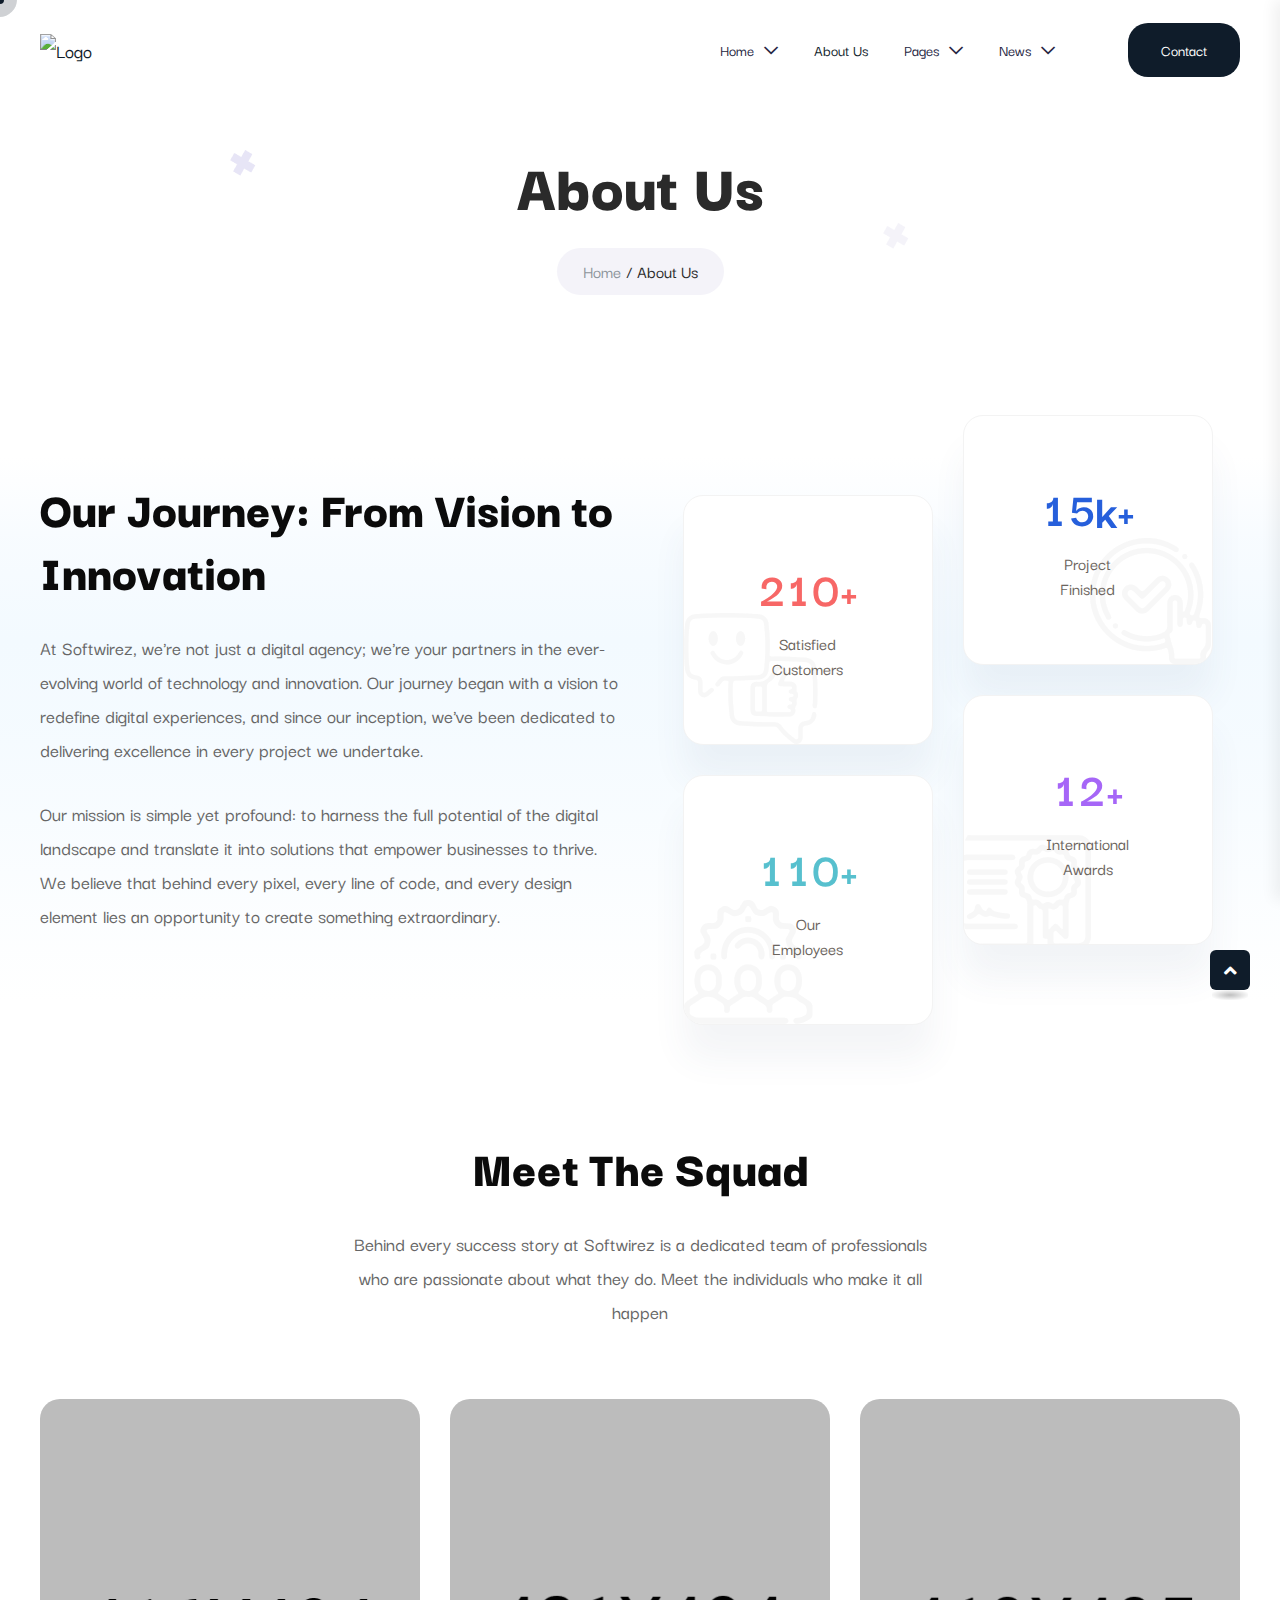
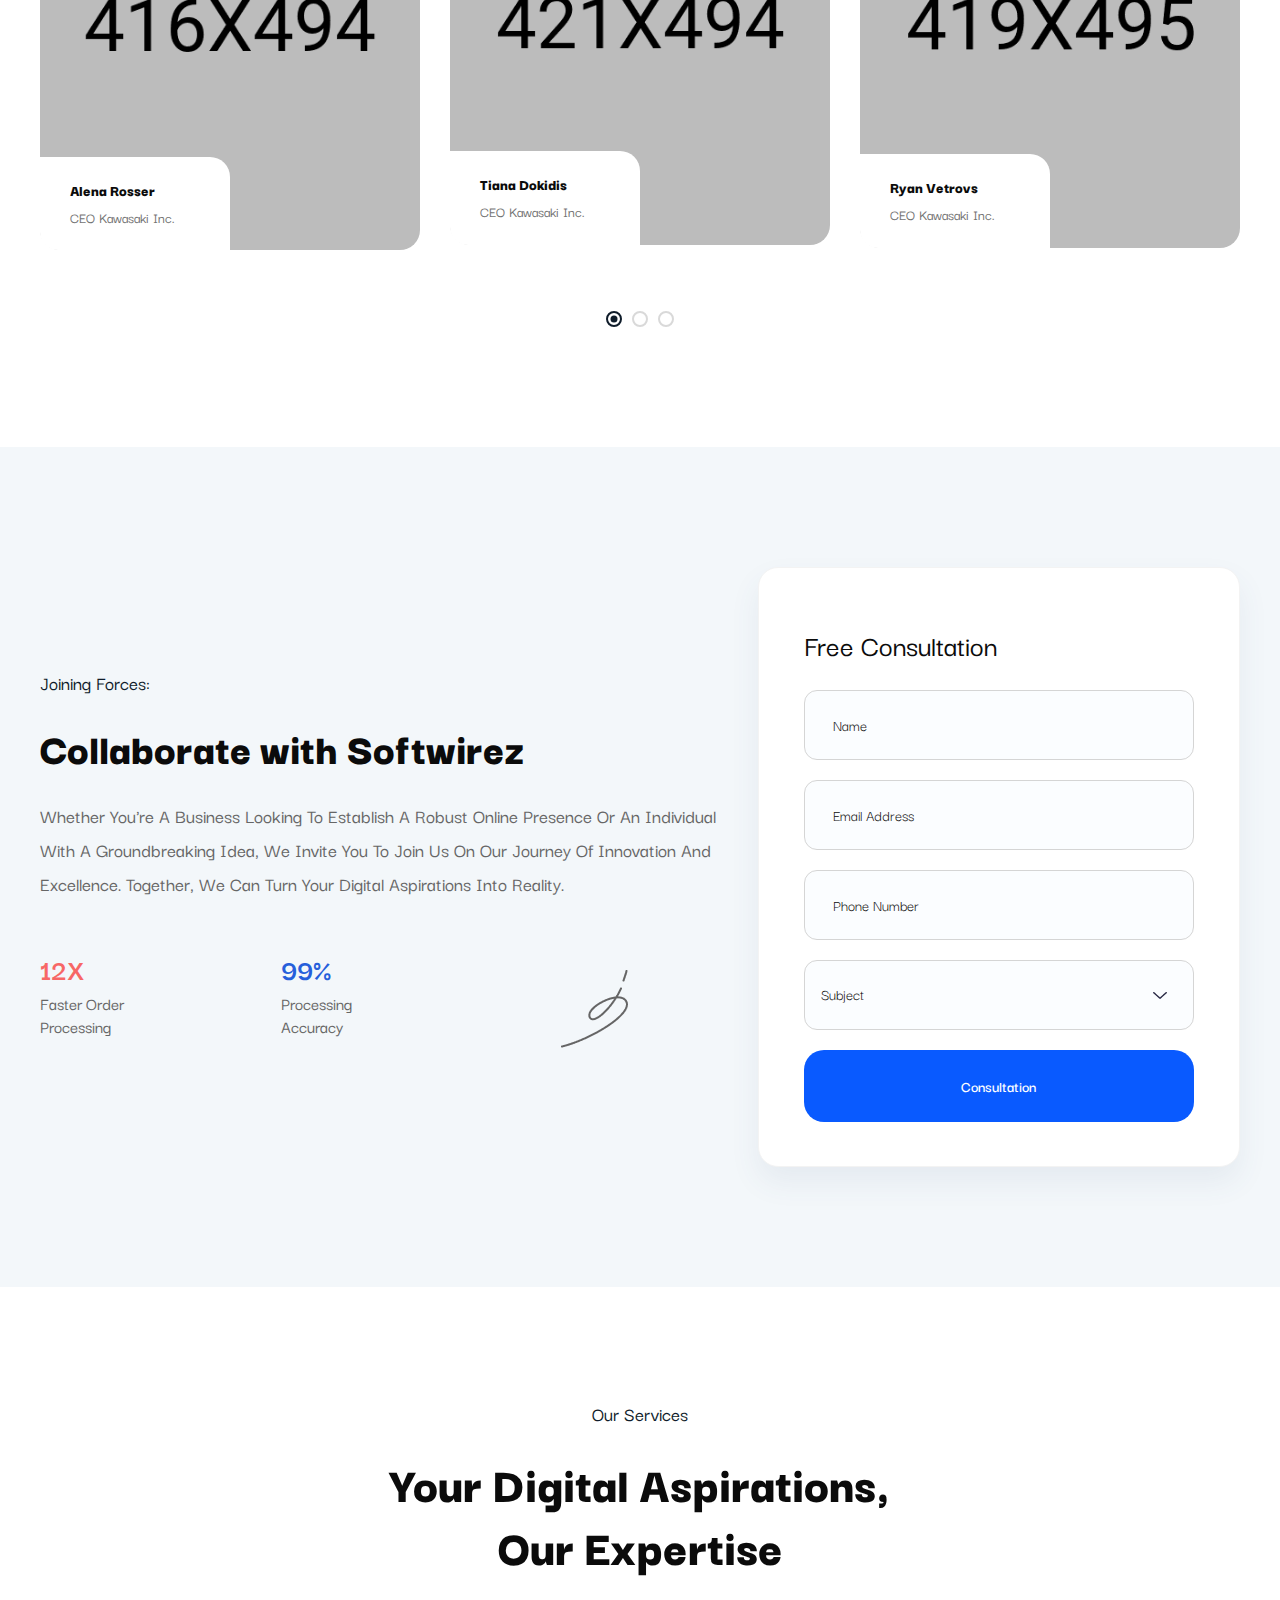
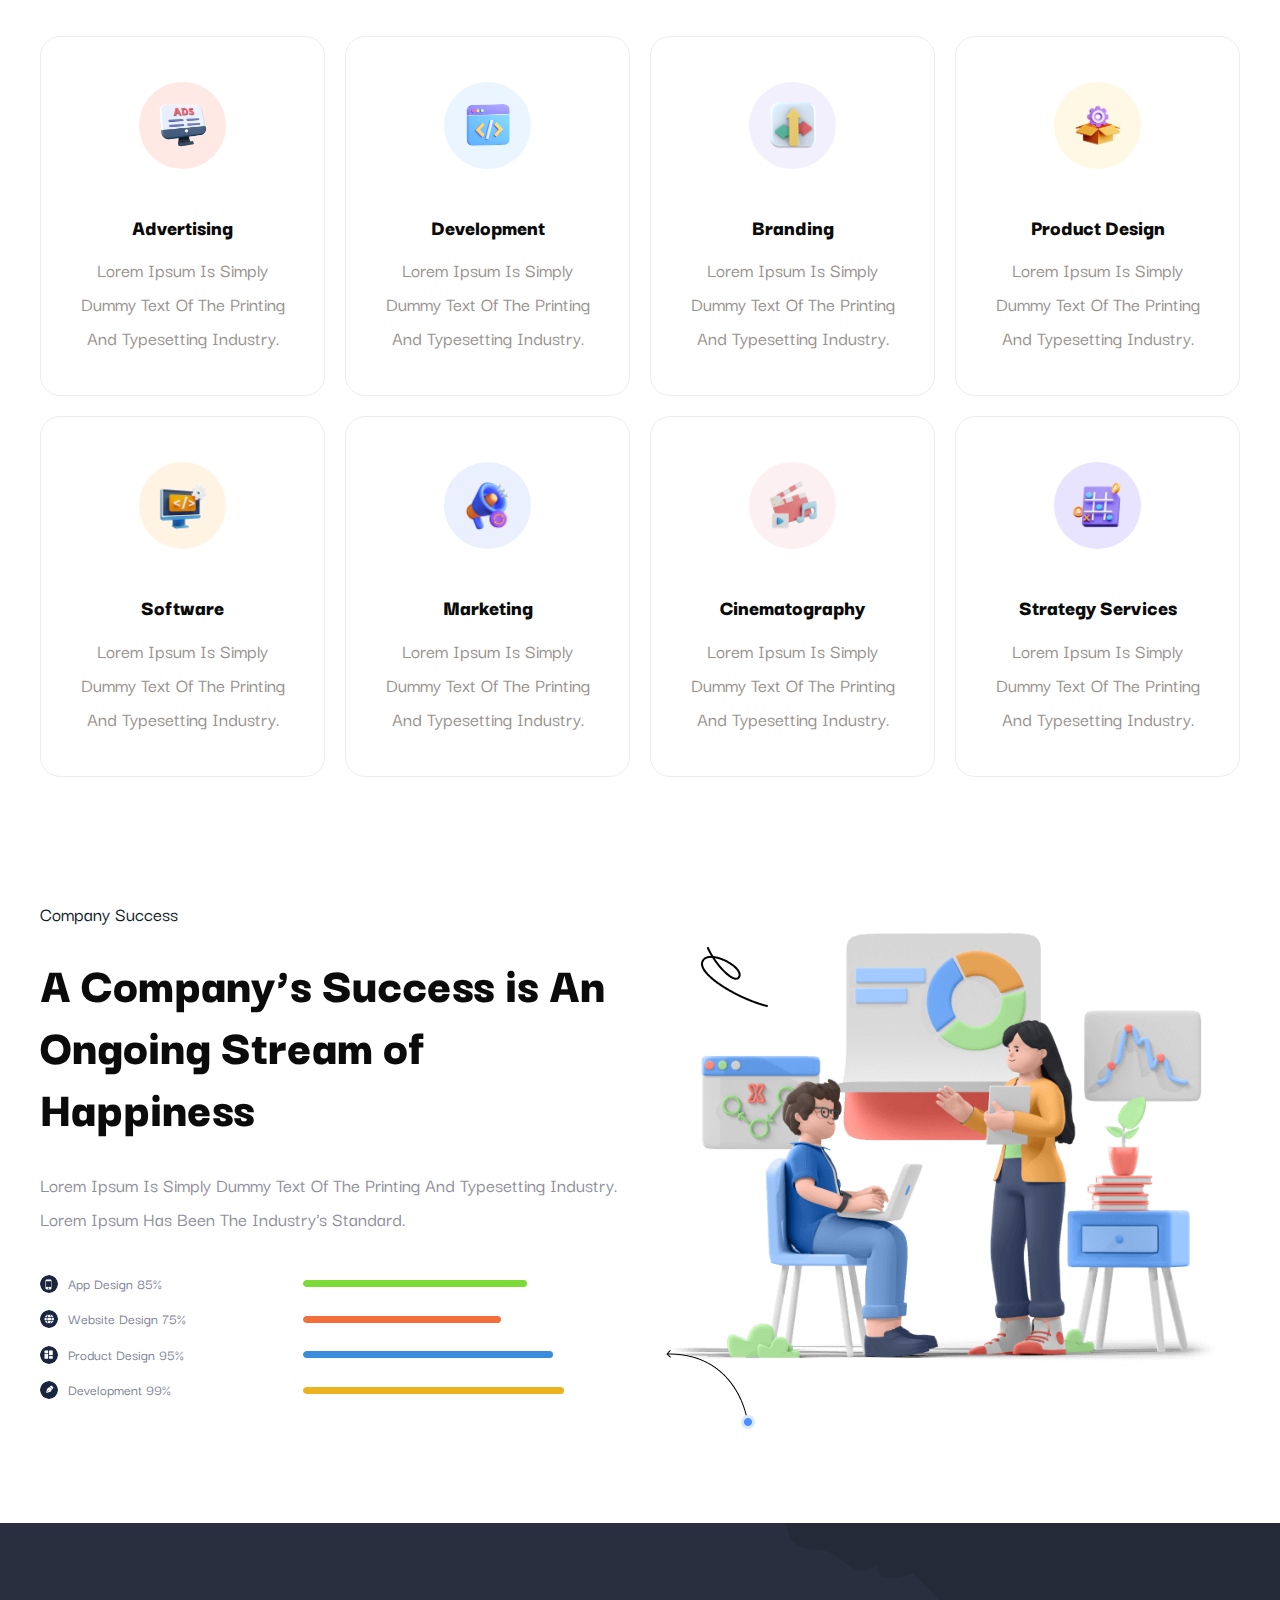
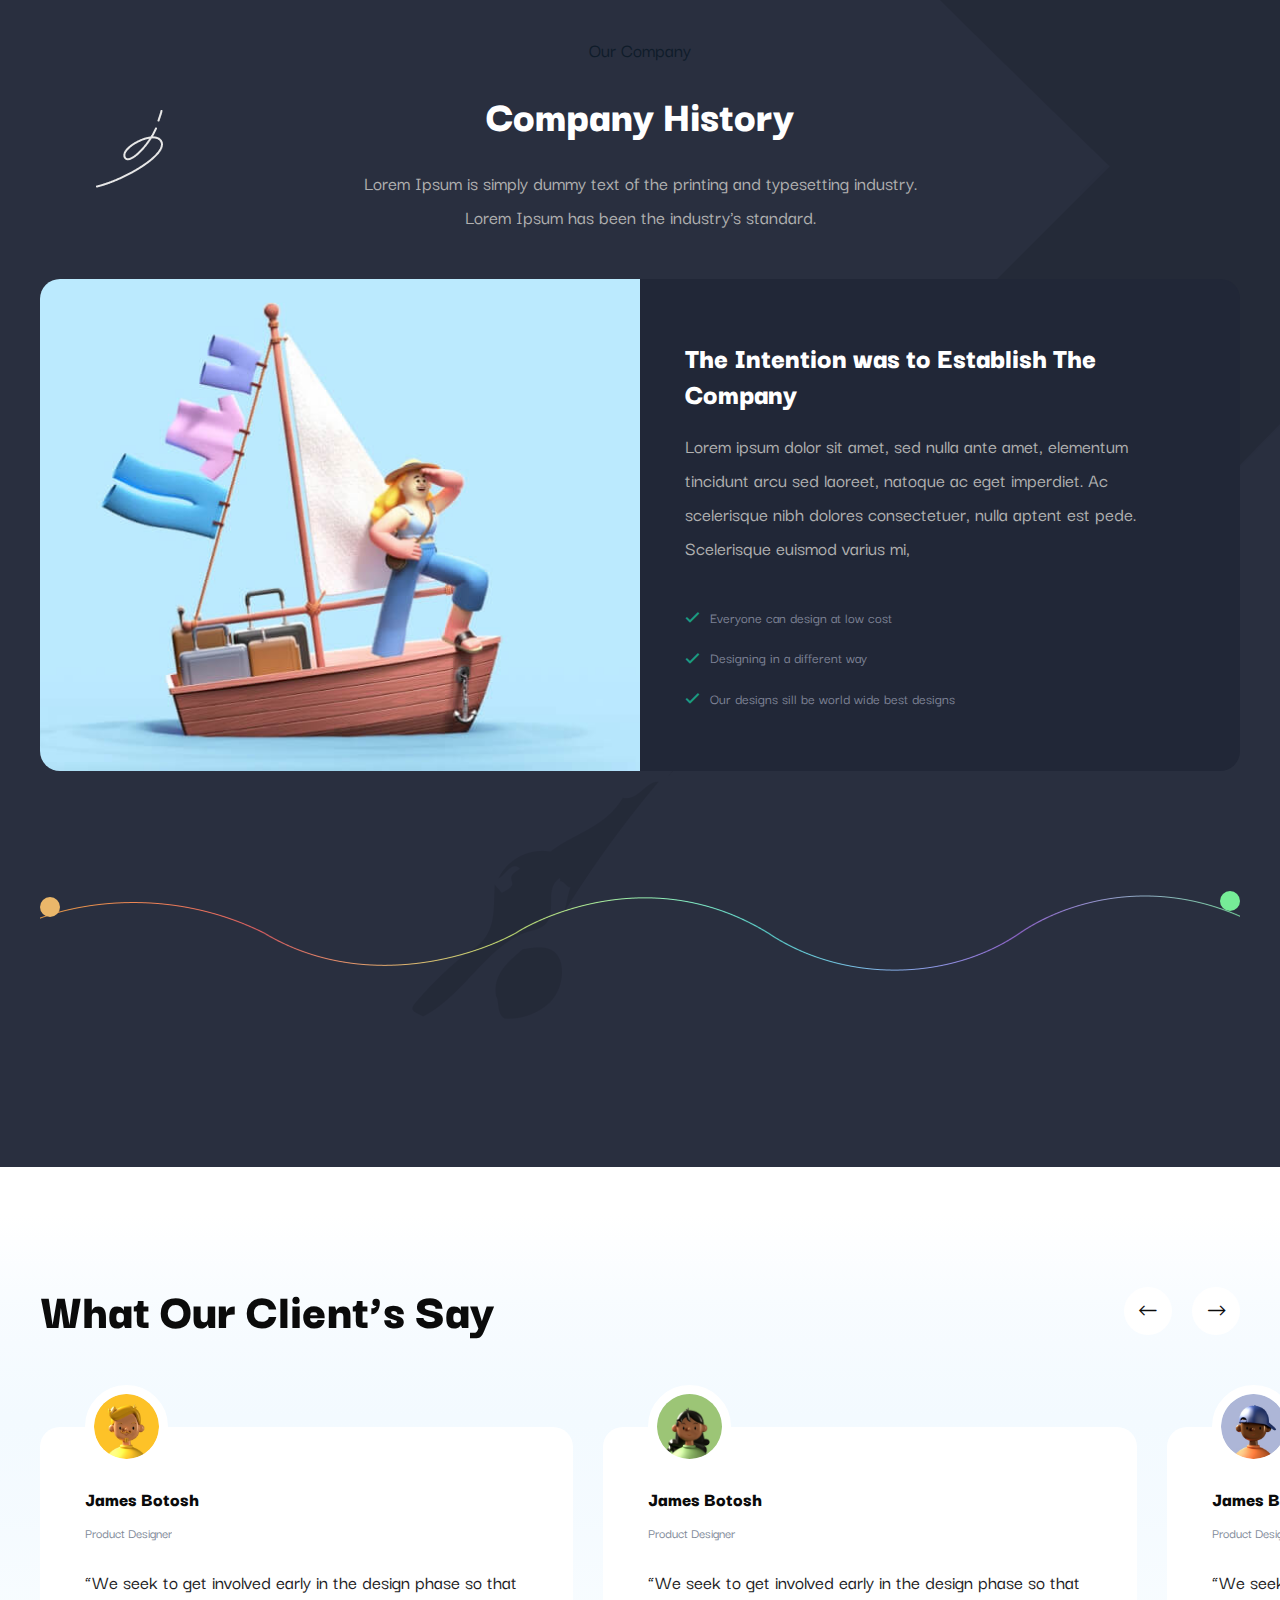
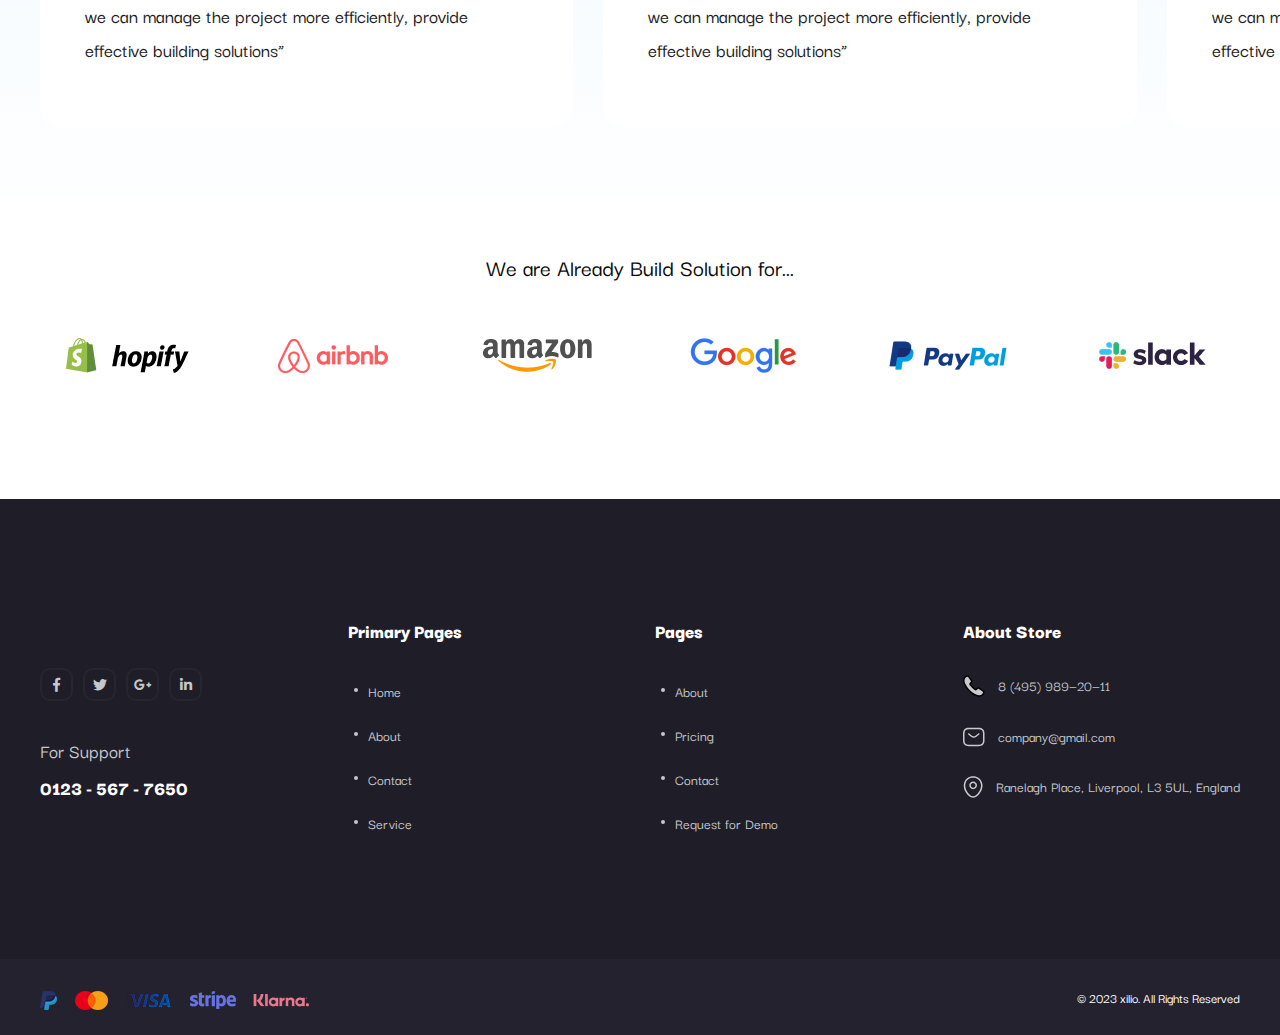
==== commit 4d38b643: "update" ====
--- a/about-us.html
+++ b/about-us.html
@@ -3,11 +3,11 @@
     <head>
         <meta charset="utf-8">
         <meta http-equiv="x-ua-compatible" content="ie=edge">
-        <title>Xolio - Creative Agency HTML5 Template</title>
+        <title>About Softwirez</title>
         <meta name="description" content="Xolio - Creative Agency Template">
         <meta name="viewport" content="width=device-width, initial-scale=1">
 
-		<link rel="shortcut icon" type="image/x-icon" href="assets/img/favicon.png">
+		<link rel="shortcut icon" type="image/x-icon" href="assets/img/preloader.png">
         <!-- Place favicon.ico in the root directory -->
 
         <!-- CSS here -->
@@ -28,7 +28,7 @@
         <div id="preloader">
             <div id="loader" class="loader">
                 <div class="loader-container">
-                    <div class="loader-icon"><img src="assets/img/preloader.png" alt="Xolio - Creative Agency HTML5 Template">
+                    <div class="loader-icon"><img src="assets/img/preloader.png" alt="">
                     </div>
                 </div>
             </div>
@@ -299,15 +299,17 @@
                         <div class="col-lg-6">
                             <div class="counter-content-three">
                                 <div class="section-title title-style-two mb-30">
-                                    <h2 class="title">Content Has to Be More That Just Brilliant</h2>
-                                </div>
-                                <p>Lorem ipsum dolor sit amet, sed nulla ante amet, elementum tincidunt arcu sed laoreet, natoque ac eget imperdiet. Ac
-                                scelerisque nibh dolores consectetuer, nulla aptent est pede. Scelerisque euismod varius mi, congue eget sed vestibulum, ornare cras sed nec.</p>
-                                <img src="assets/img/images/sine.png" alt="">
+                                    <h2 class="title">Our Journey: From Vision to Innovation</h2>
+                                </div>
+                                <p>At Softwirez, we're not just a digital agency; we're your partners in the ever-evolving world of technology and innovation.
+                                     Our journey began with a vision to redefine digital experiences, and since our inception, we've been dedicated to delivering excellence in every project we undertake.</p>
+                                     <p>Our mission is simple yet profound: to harness the full potential of the digital landscape and translate it into solutions that empower businesses to thrive. 
+                                        We believe that behind every pixel, every line of code, and every design element lies an opportunity to create something extraordinary.</p>
+                                <!-- <img src="assets/img/images/sine.png" alt="">
                                 <div class="content-bottom">
                                     <h4 class="title-two">Davis Levin</h4>
                                     <span>Director Company</span>
-                                </div>
+                                </div> -->
                             </div>
                         </div>
                     </div>
@@ -322,7 +324,7 @@
                         <div class="col-xl-7">
                             <div class="section-title title-style-two text-center mb-70">
                                 <h2 class="title">Meet The Squad</h2>
-                                <p>Lorem ipsum dolor sit amet, sed nulla ante amet, elementum tincidunt arcu sed laoreet, natoque ac eget imperdiet. Ac scelerisque nibh dolores</p>
+                                <p>Behind every success story at Softwirez is a dedicated team of professionals who are passionate about what they do. Meet the individuals who make it all happen</p>
                             </div>
                         </div>
                     </div>
@@ -434,11 +436,11 @@
                         <div class="col-lg-7">
                             <div class="consultation-content">
                                 <div class="section-title mb-25">
-                                    <span class="sub-title">95% Accuracy</span>
-                                    <h2 class="title">Worldwide Best Digital Marketing Agency</h2>
-                                </div>
-                                <p>Lorem ipsum dolor sit amet, sed nulla ante amet, elementum tincidunt arcu sed laoreet, natoque ac eget imperdiet. Ac
-                                scelerisque nibh dolores consectetuer, nulla aptent est pede. Scelerisque euismod varius mi, congue eget sed vestibulum, ornare cras sed nec.</p>
+                                    <span class="sub-title">Joining Forces:</span>
+                                    <h2 class="title"> Collaborate with Softwirez</h2>
+                                </div>
+                                <p>Whether you're a business looking to establish a robust online presence or an individual with a groundbreaking idea, we invite you to join us on our journey of innovation and excellence.
+                                     Together, we can turn your digital aspirations into reality.</p>
                                 <div class="consultation-list">
                                     <ul class="list-wrap">
                                         <li>
@@ -494,8 +496,8 @@
                     <div class="row justify-content-center">
                         <div class="col-lg-6">
                             <div class="section-title title-style-two text-center mb-60">
-                                <span class="sub-title">Graphic Service</span>
-                                <h2 class="title">Creative & Branding Design</h2>
+                                <span class="sub-title">Our Services</span>
+                                <h2 class="title">Your Digital Aspirations, Our Expertise</h2>
                             </div>
                         </div>
                     </div>
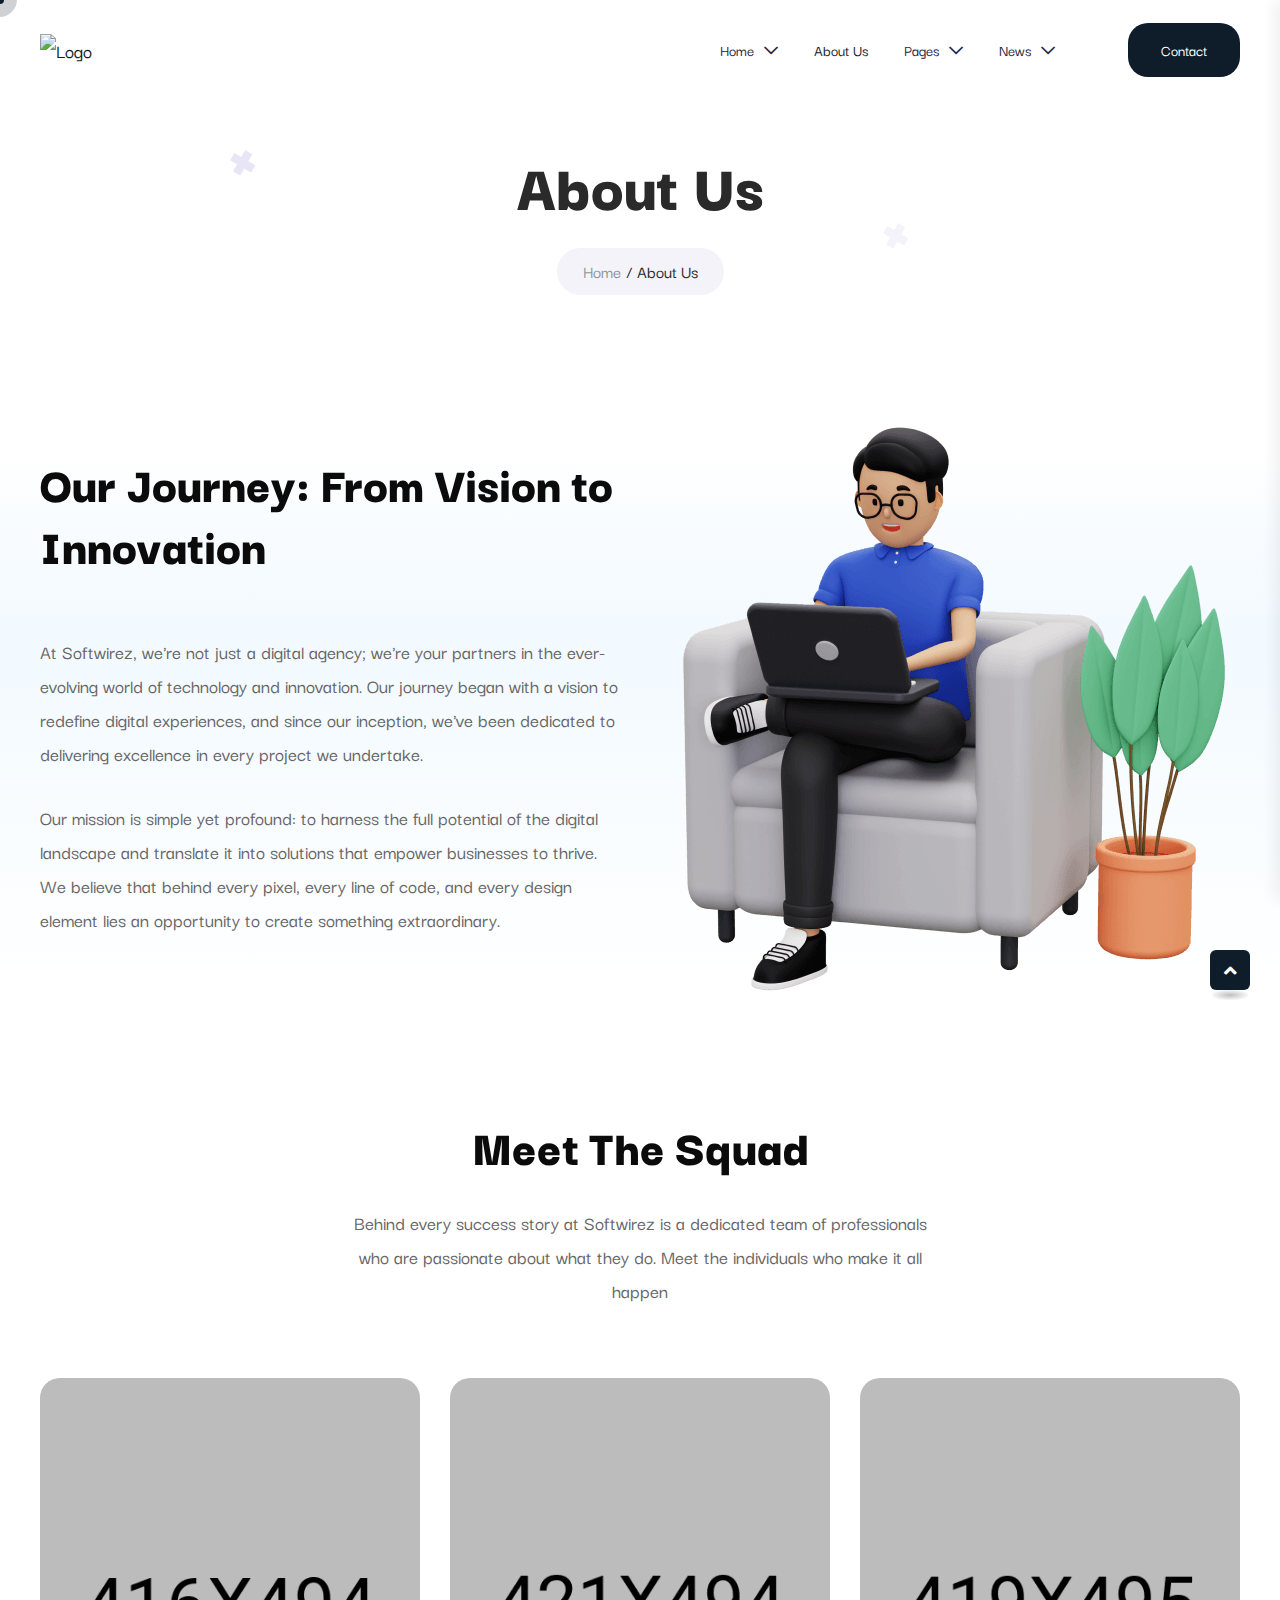
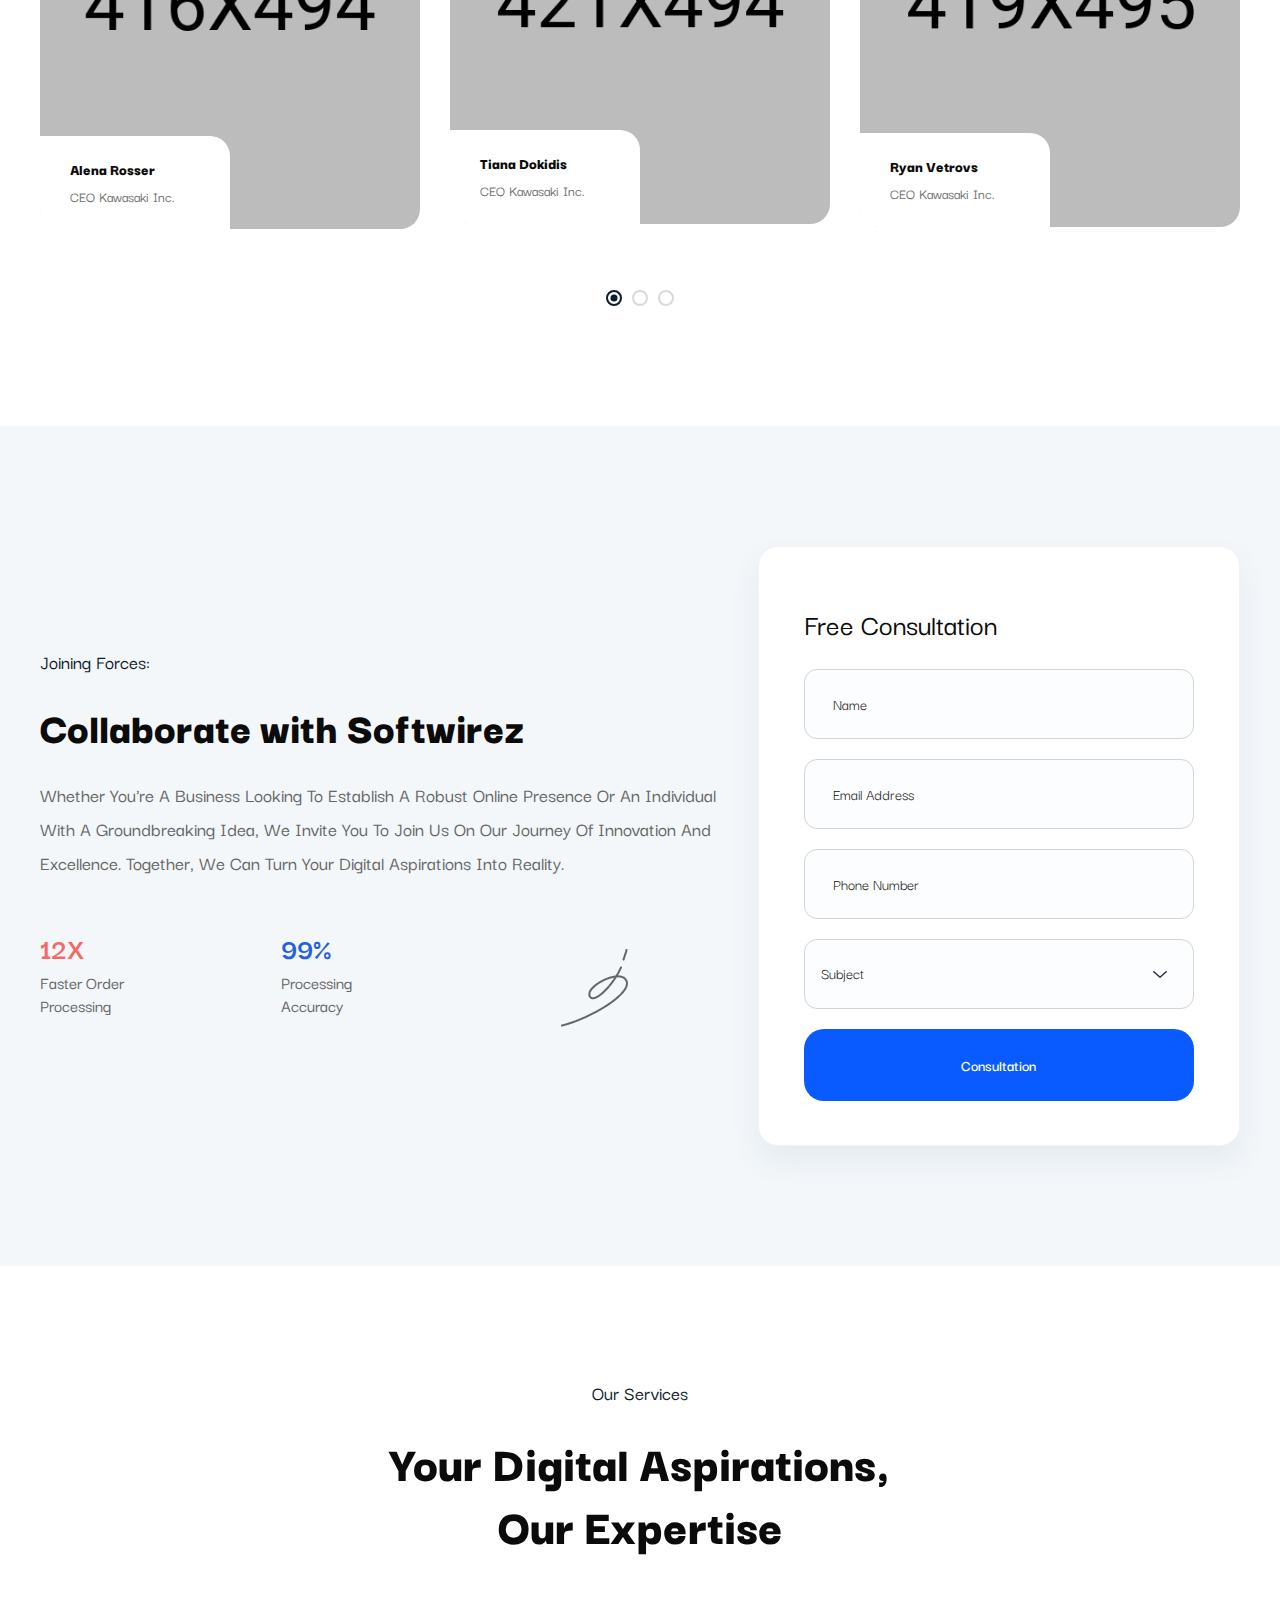
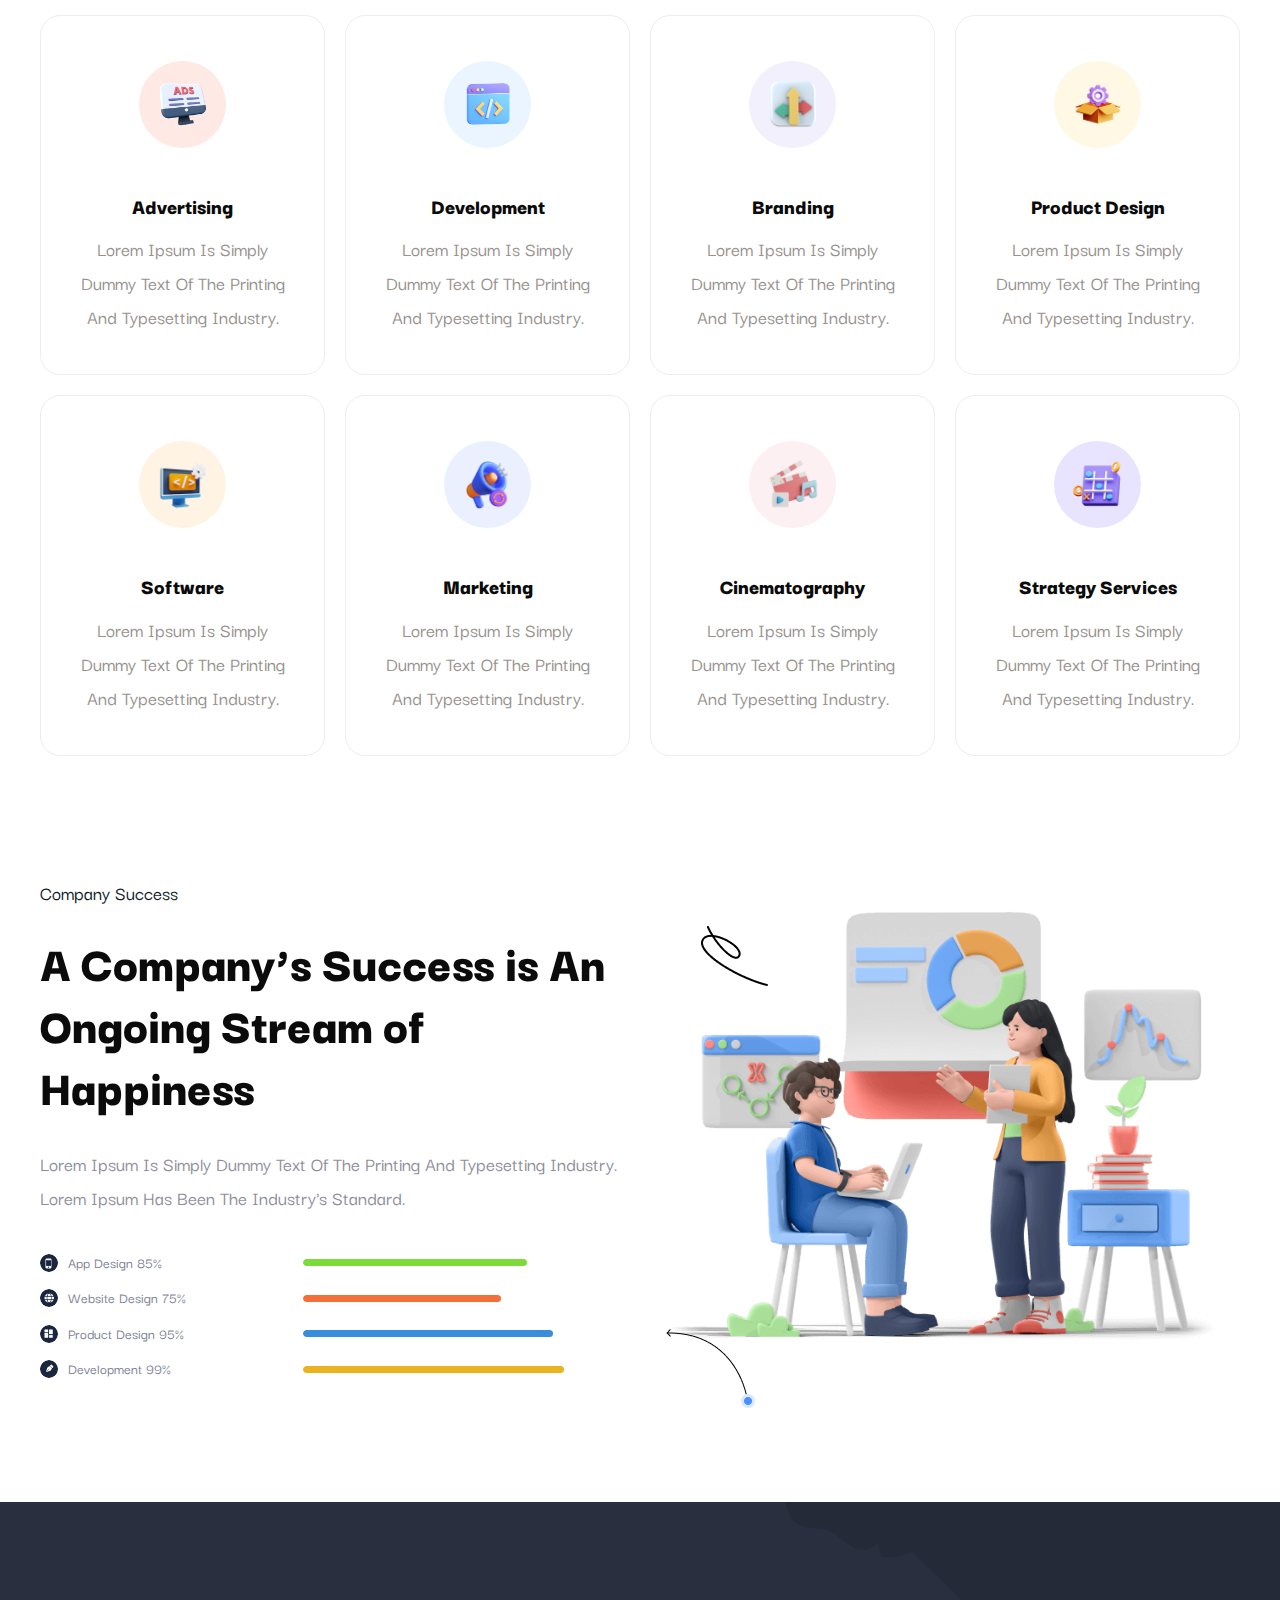
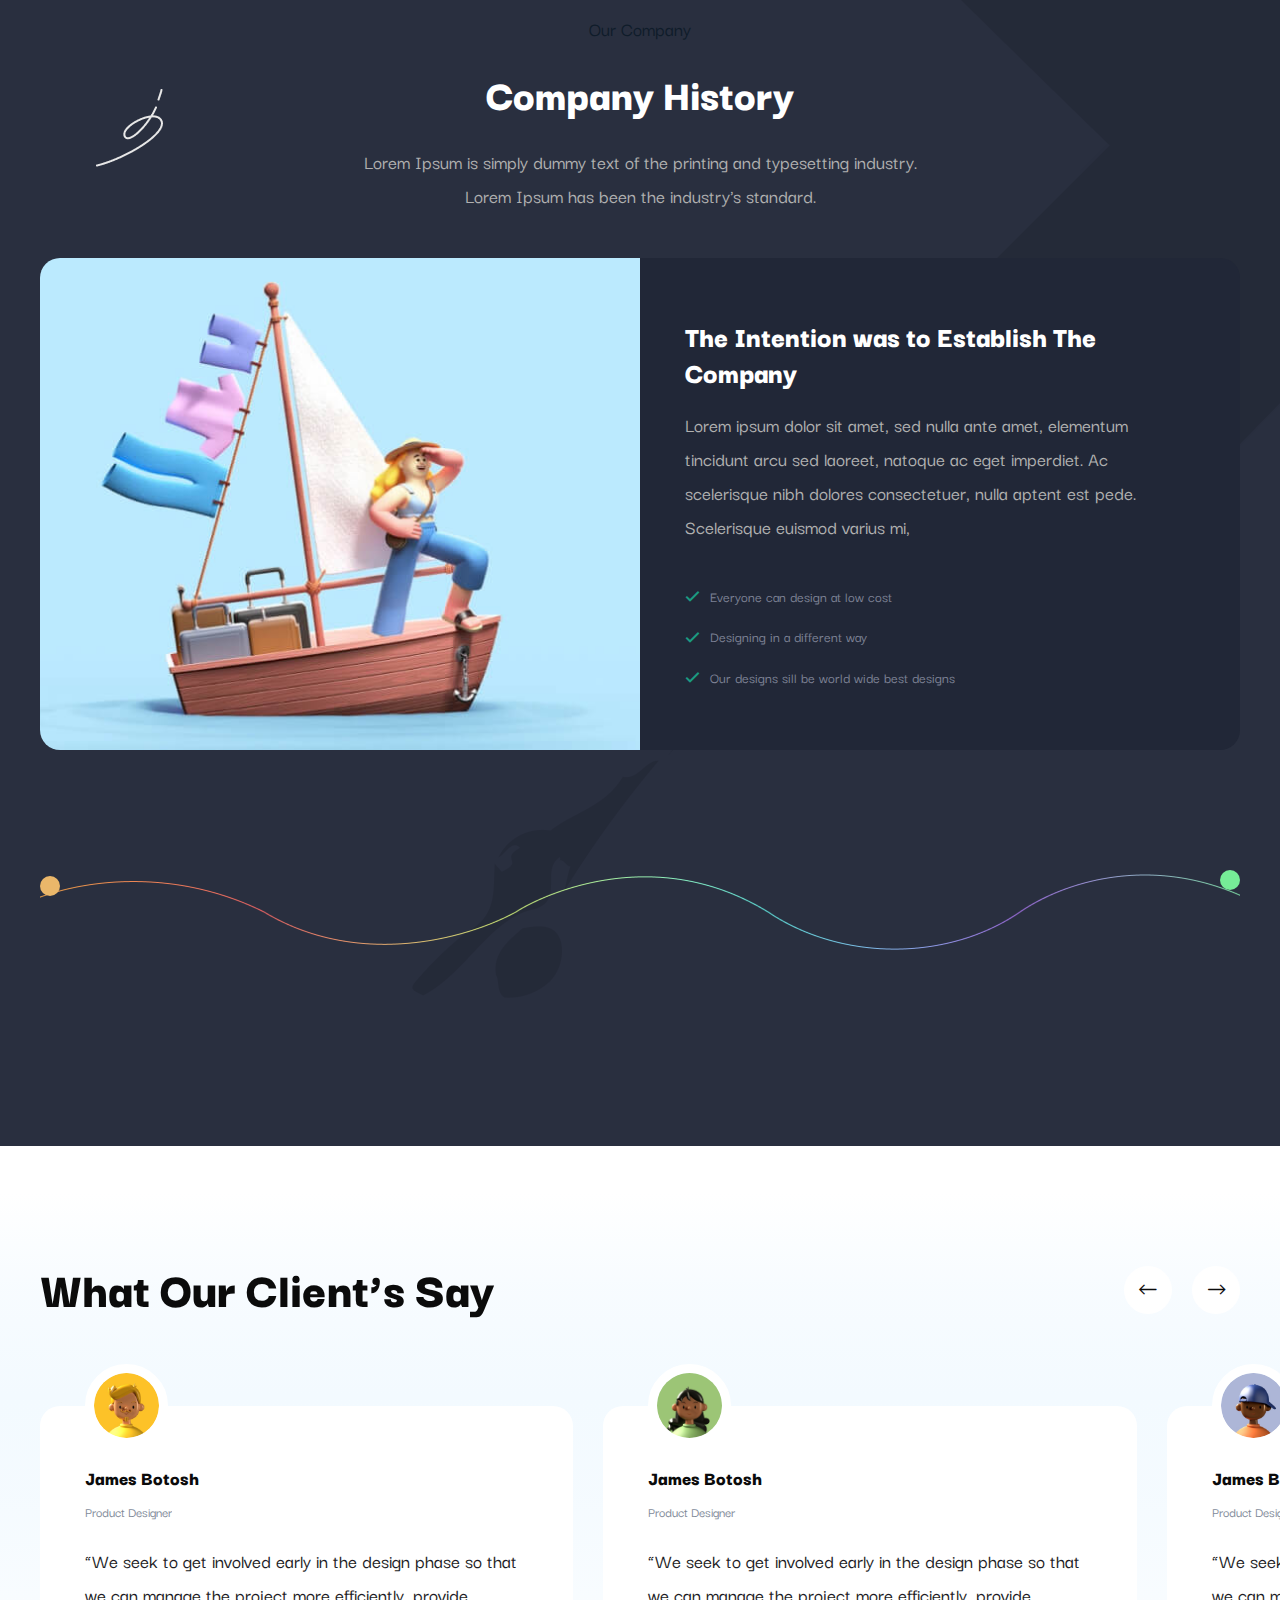
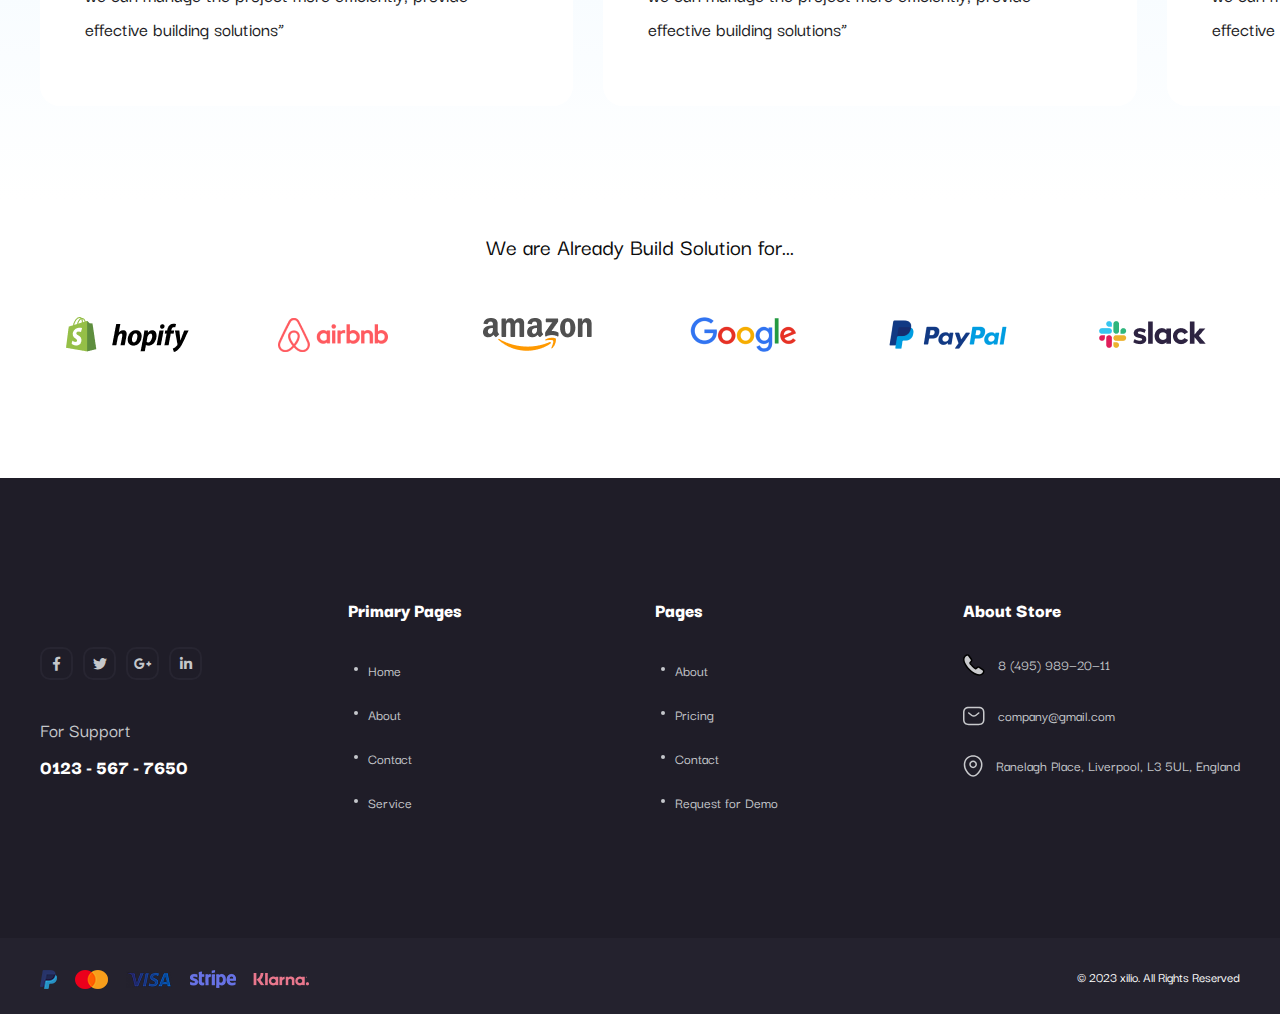
==== commit 60ae5c52: "update" ====
--- a/about-us.html
+++ b/about-us.html
@@ -246,59 +246,16 @@
             <section class="counter-area-three">
                 <div class="container">
                     <div class="row align-items-center">
-                        <div class="col-lg-6 order-0 order-lg-2">
-                            <div class="counter-item-wrap-three">
-                                <ul class="list-wrap">
-                                    <li>
-                                        <div class="counter-item-three">
-                                            <div class="icon">
-                                                <img src="assets/img/icon/inner_counter_icon01.png" alt="">
-                                            </div>
-                                            <div class="content">
-                                                <h2 class="count"><span class="odometer" data-count="210"></span>+</h2>
-                                                <p>Satisfied <span>Customers</span></p>
-                                            </div>
-                                        </div>
-                                    </li>
-                                    <li>
-                                        <div class="counter-item-three">
-                                            <div class="icon">
-                                                <img src="assets/img/icon/inner_counter_icon02.png" alt="">
-                                            </div>
-                                            <div class="content">
-                                                <h2 class="count"><span class="odometer" data-count="15"></span>k+</h2>
-                                                <p>Project <span>Finished</span></p>
-                                            </div>
-                                        </div>
-                                    </li>
-                                    <li>
-                                        <div class="counter-item-three">
-                                            <div class="icon">
-                                                <img src="assets/img/icon/inner_counter_icon03.png" alt="">
-                                            </div>
-                                            <div class="content">
-                                                <h2 class="count"><span class="odometer" data-count="110"></span>+</h2>
-                                                <p>Our <span>Employees</span></p>
-                                            </div>
-                                        </div>
-                                    </li>
-                                    <li>
-                                        <div class="counter-item-three">
-                                            <div class="icon">
-                                                <img src="assets/img/icon/inner_counter_icon04.png" alt="">
-                                            </div>
-                                            <div class="content">
-                                                <h2 class="count"><span class="odometer" data-count="12"></span>+</h2>
-                                                <p>International <span>Awards</span></p>
-                                            </div>
-                                        </div>
-                                    </li>
-                                </ul>
-                            </div>
-                        </div>
+                   
+                            <div class="col-lg-6 order-1 order-lg-2">
+                                <div class="slider-img text-end" data-animation="fadeInRight" data-delay=".8s">
+                                    <img src="assets/img/slider/slider_img01.png" alt="">
+                                </div>
+                            </div>
+                      
                         <div class="col-lg-6">
                             <div class="counter-content-three">
-                                <div class="section-title title-style-two mb-30">
+                                <div class="section-title title-style-two mb-60">
                                     <h2 class="title">Our Journey: From Vision to Innovation</h2>
                                 </div>
                                 <p>At Softwirez, we're not just a digital agency; we're your partners in the ever-evolving world of technology and innovation.
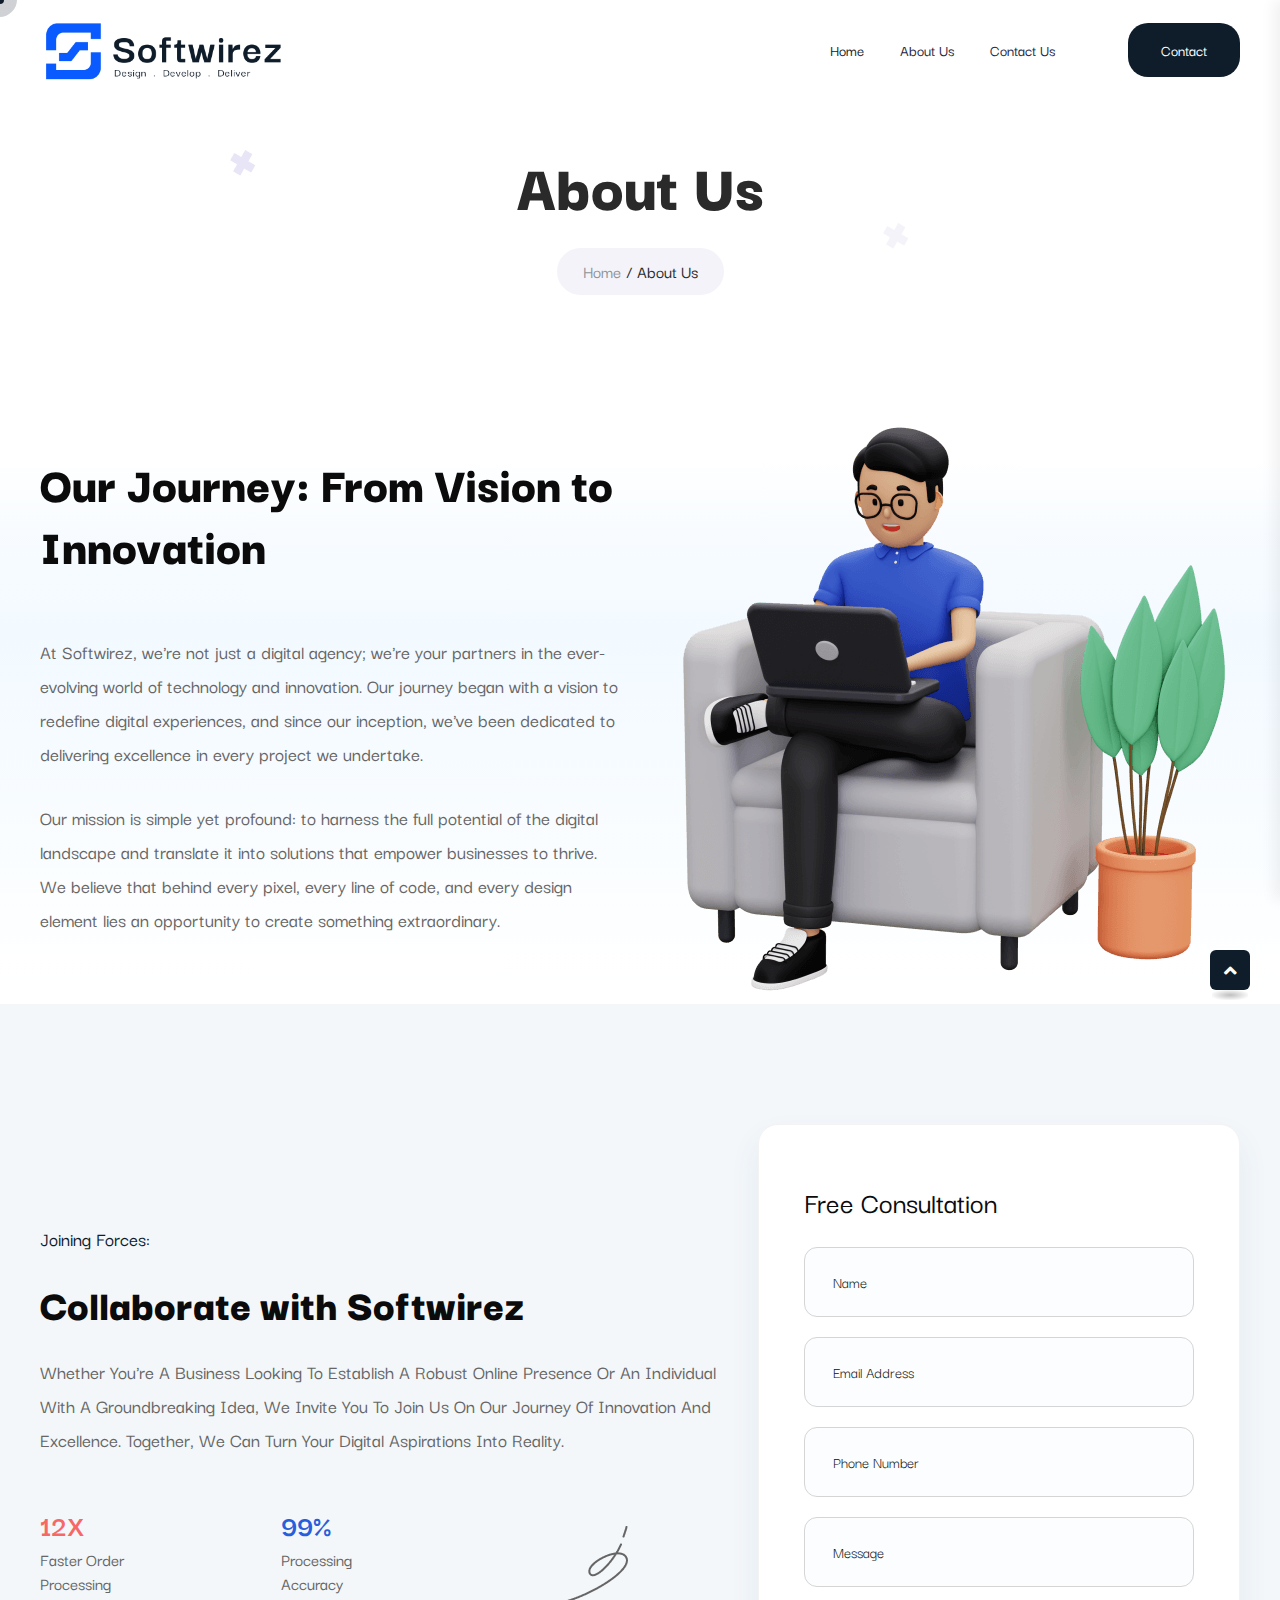
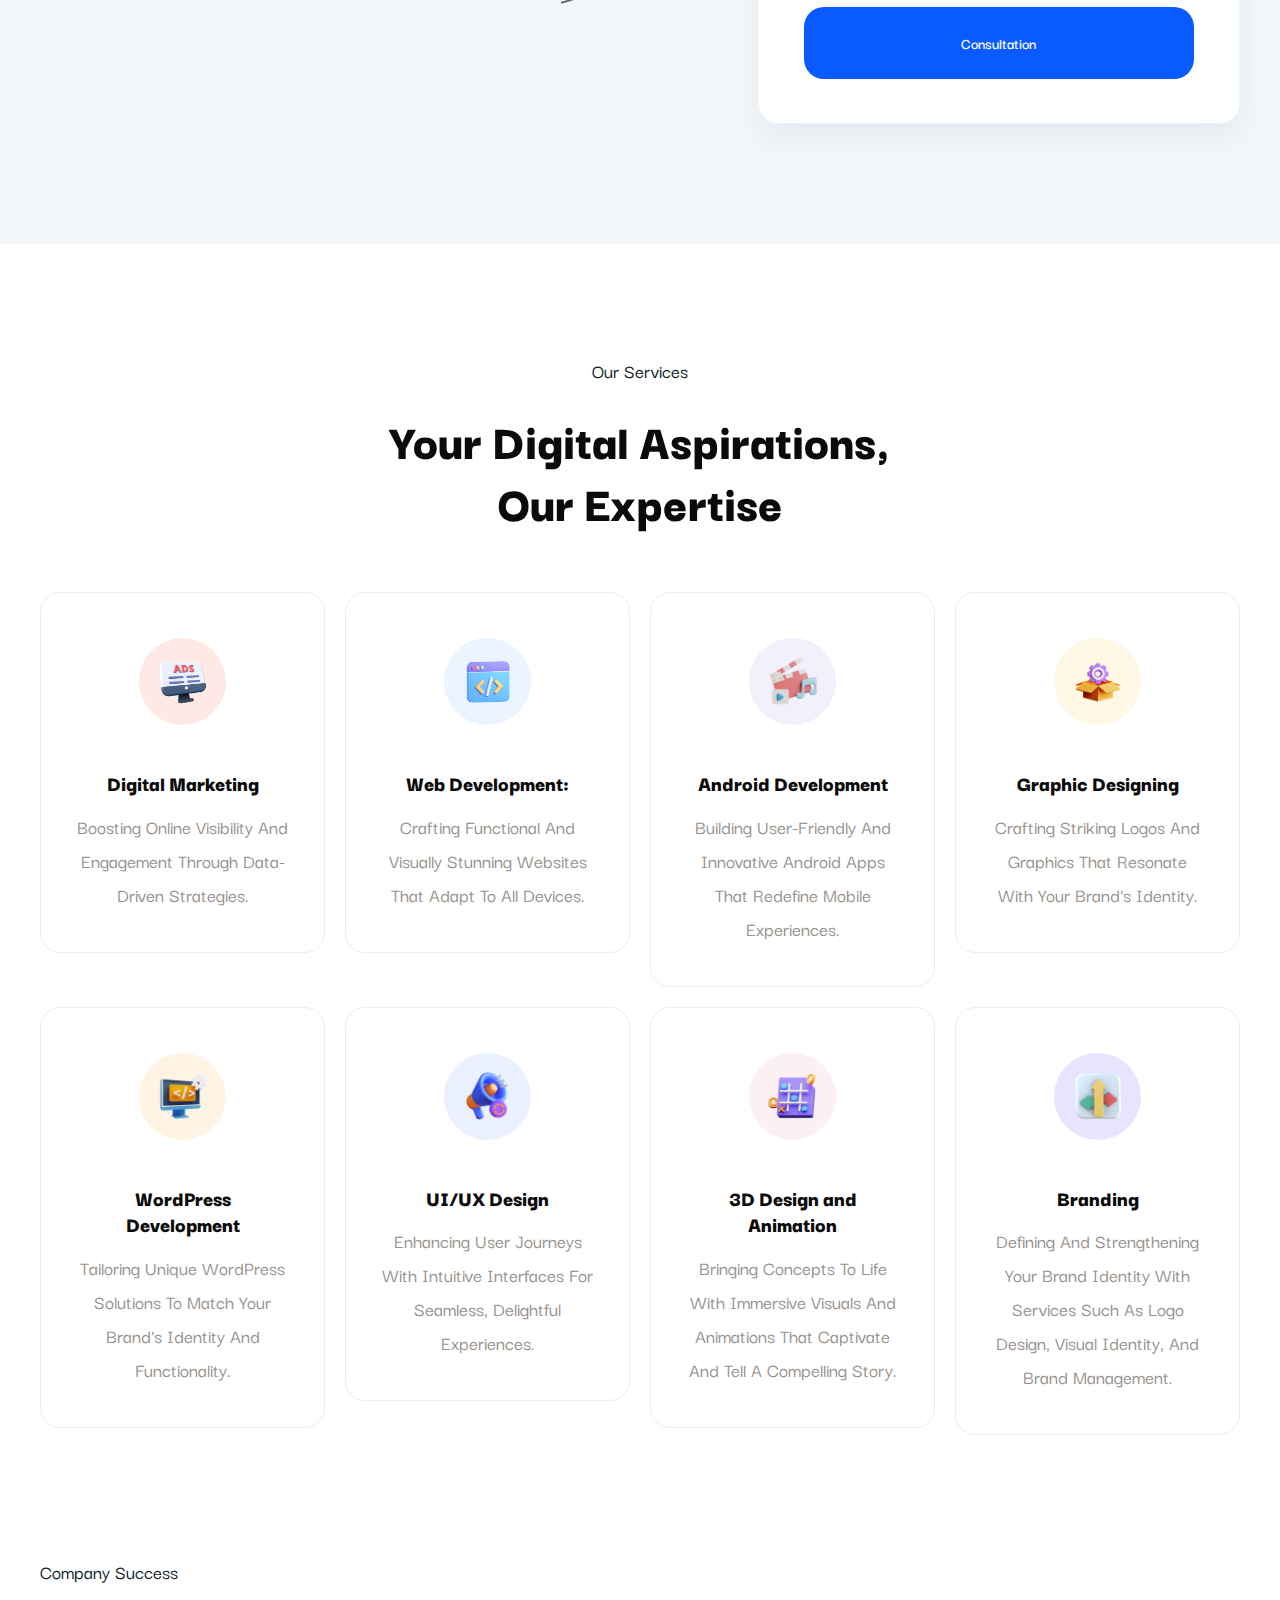
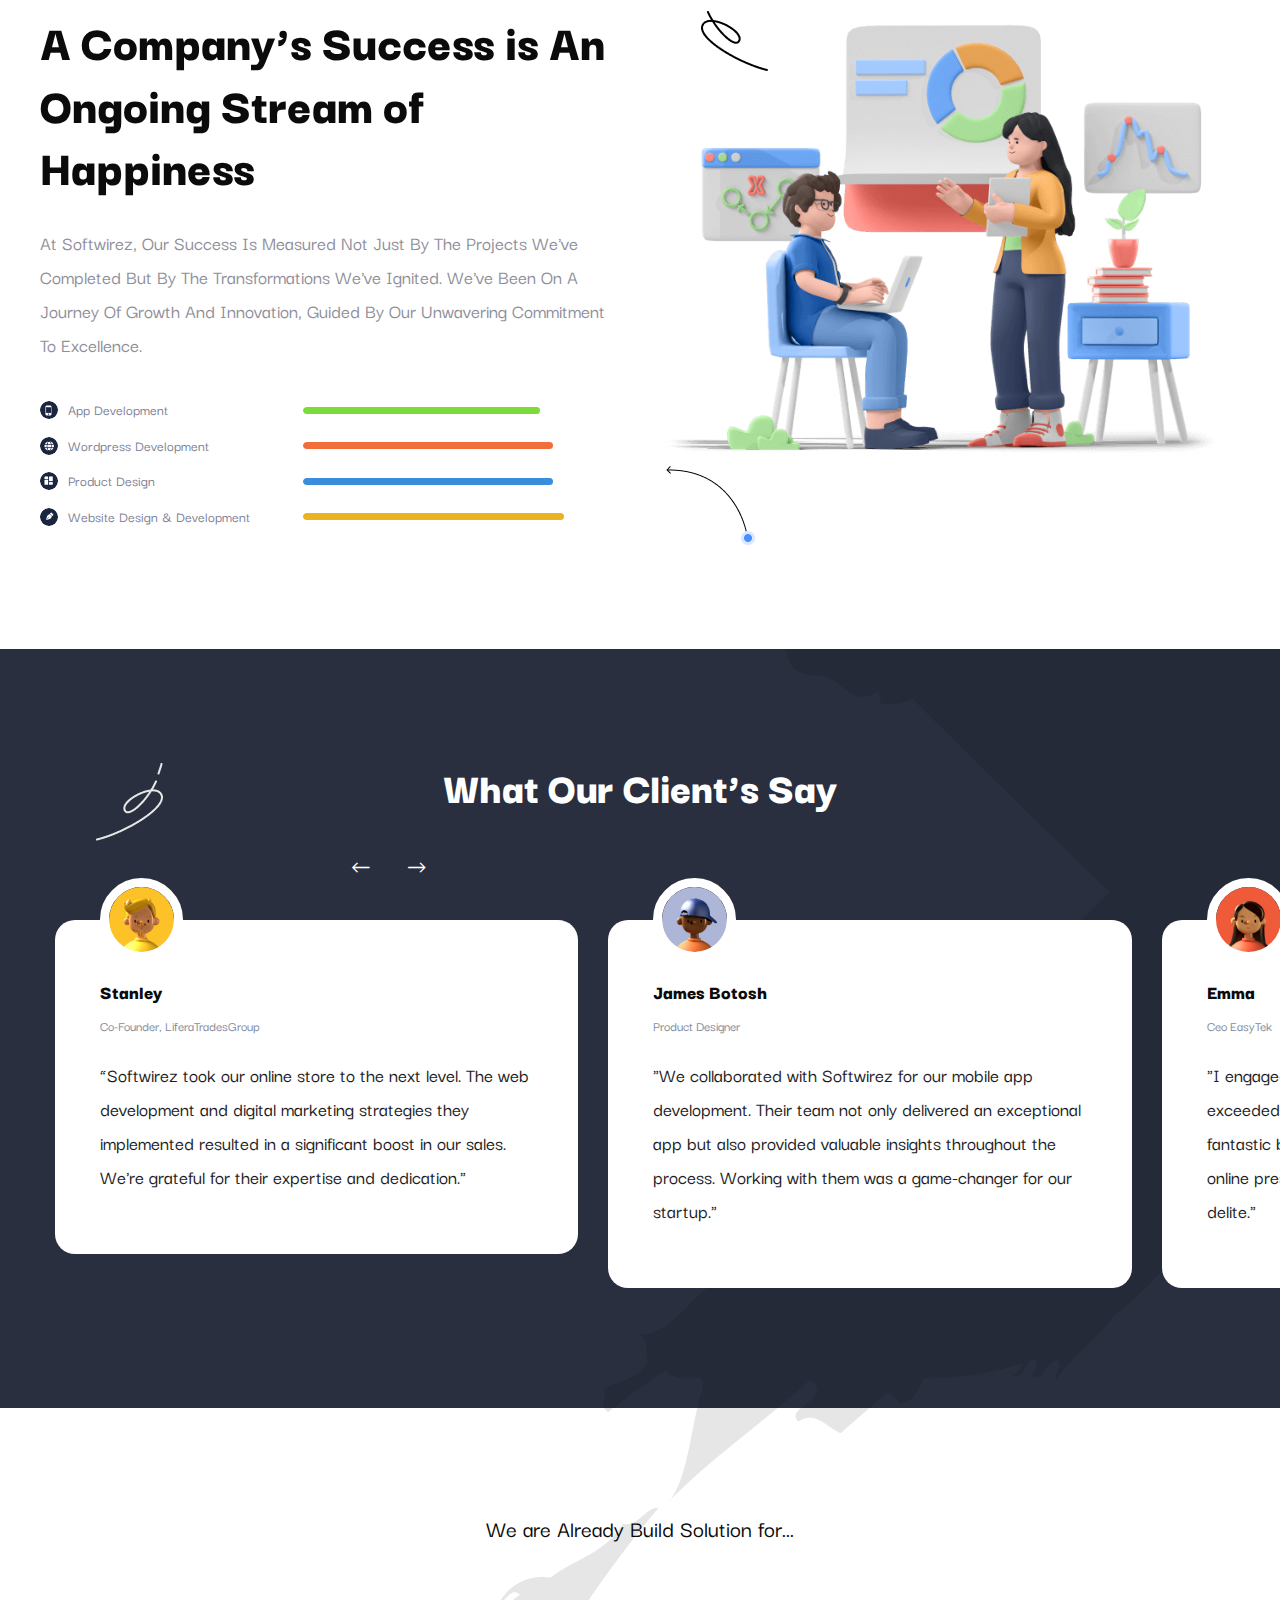
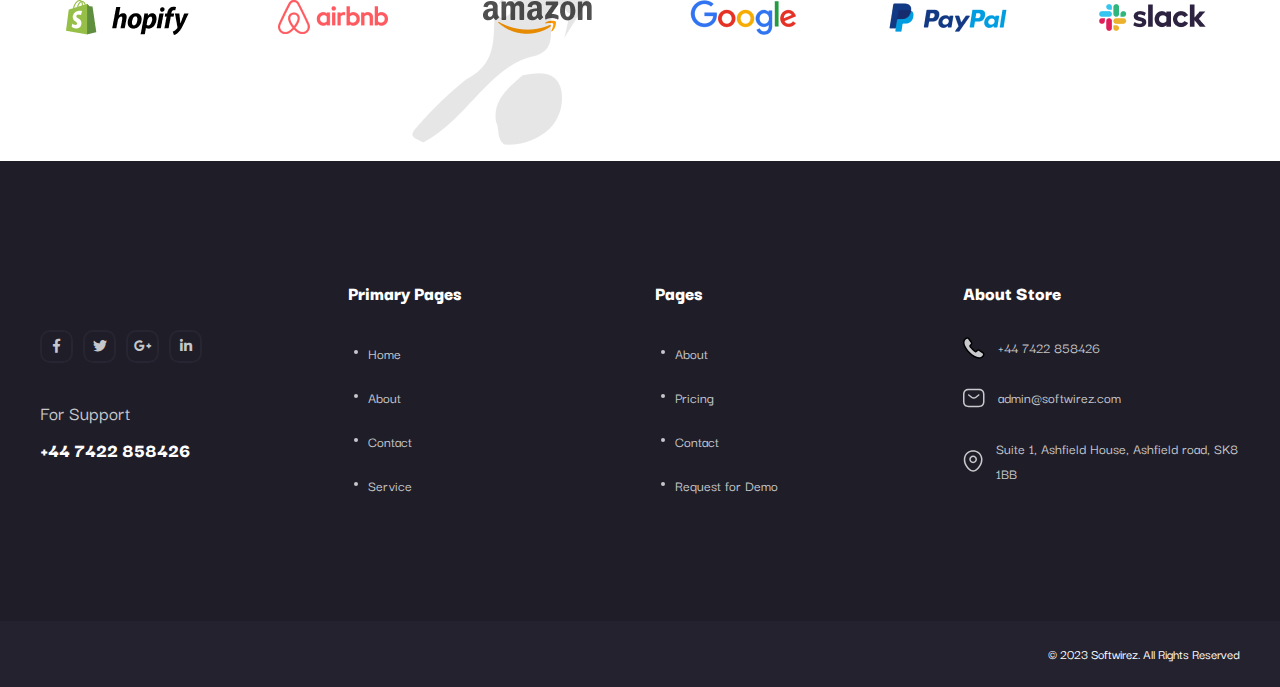
==== commit a0116992: "update" ====
--- a/about-us.html
+++ b/about-us.html
@@ -46,172 +46,155 @@
         </button>
         <!-- Scroll-top-end-->
 
-        <!-- header-area -->
-        <header>
-            <div id="sticky-header" class="menu-area transparent-header">
+     <!-- header-area -->
+     <header>
+        <div id="sticky-header" class="menu-area transparent-header">
+            <div class="container">
+                <div class="row">
+                    <div class="col-12">
+                        <div class="mobile-nav-toggler"><i class="fas fa-bars"></i></div>
+                        <div class="menu-wrap">
+                            <nav class="menu-nav">
+                                <div class="logo" >
+                                    <a href="index.html"><img src="assets/img/logo/softwirezlogo.png"  alt="Logo" ></a>
+                                </div>
+                                <div class="navbar-wrap main-menu d-none d-lg-flex">
+                                    <ul class="navigation">
+                                        <li class="active "><a href="index.html">Home</a>
+                                            
+                                        </li>
+                                        <li><a href="about-us.html">About Us</a></li>
+                                        <li><a href="contact.html">Contact Us</a></li>
+                                       
+                                    
+                                      
+                                    </ul>
+                                </div>
+                                <div class="header-action">
+                                    <ul class="list-wrap">
+                                        <li class="header-btn"><a href="#!" class="btn">Contact <span></span></a></li>
+                                    </ul>
+                                </div>
+                            </nav>
+                        </div>
+
+                        <!-- Mobile Menu  -->
+                        <div class="mobile-menu">
+                            <nav class="menu-box">
+                                <div class="close-btn"><i class="fas fa-times"></i></div>
+                                <div class="nav-logo">
+                                    <a href="index.html"><img src="assets/img/logo/logo.png" alt="Logo"></a>
+                                </div>
+                                <div class="menu-outer">
+                                    <!--Here Menu Will Come Automatically Via Javascript / Same Menu as in Header-->
+                                </div>
+                                <div class="social-links">
+                                    <ul class="clearfix list-wrap">
+                                        <li><a href="#"><i class="fab fa-facebook-f"></i></a></li>
+                                        <li><a href="#"><i class="fab fa-twitter"></i></a></li>
+                                        <li><a href="#"><i class="fab fa-instagram"></i></a></li>
+                                        <li><a href="#"><i class="fab fa-linkedin-in"></i></a></li>
+                                        <li><a href="#"><i class="fab fa-youtube"></i></a></li>
+                                    </ul>
+                                </div>
+                            </nav>
+                        </div>
+                        <div class="menu-backdrop"></div>
+                        <!-- End Mobile Menu -->
+
+                    </div>
+                </div>
+            </div>
+
+            <!-- header-contact -->
+            <div class="header-contact-wrap">
                 <div class="container">
                     <div class="row">
-                        <div class="col-12">
-                            <div class="mobile-nav-toggler"><i class="fas fa-bars"></i></div>
-                            <div class="menu-wrap">
-                                <nav class="menu-nav">
-                                    <div class="logo">
-                                        <a href="index.html"><img src="assets/img/logo/logo.png" alt="Logo"></a>
-                                    </div>
-                                    <div class="navbar-wrap main-menu d-none d-lg-flex">
-                                        <ul class="navigation">
-                                            <li class="menu-item-has-children"><a href="#">Home</a>
-                                                <ul class="sub-menu">
-                                                    <li><a href="index.html">Creative Agency</a></li>
-                                                    <li><a href="index-2.html">Personal Portfolio</a></li>
-                                                    <li><a href="index-3.html">Digital Agency</a></li>
-                                                </ul>
-                                            </li>
-                                            <li class="active"><a href="about-us.html">About Us</a></li>
-                                            <li class="menu-item-has-children"><a href="#">pages</a>
-                                                <ul class="sub-menu">
-                                                    <li><a href="about-me.html">About Me</a></li>
-                                                    <li><a href="team.html">Team Page</a></li>
-                                                    <li><a href="team-details.html">Team Details</a></li>
-                                                    <li><a href="project-details.html">Portfolio Details</a></li>
-                                                    <li><a href="services-details.html">Services Details</a></li>
-                                                    <li><a href="contact.html">Contact Us</a></li>
-                                                </ul>
-                                            </li>
-                                            <li class="menu-item-has-children"><a href="#">News</a>
-                                                <ul class="sub-menu">
-                                                    <li><a href="blog.html">Our Blog</a></li>
-                                                    <li><a href="blog-details.html">Blog Details</a></li>
-                                                </ul>
-                                            </li>
-                                        </ul>
-                                    </div>
-                                    <div class="header-action">
-                                        <ul class="list-wrap">
-                                            <li class="header-btn"><a href="#!" class="btn">Contact <span></span></a></li>
-                                        </ul>
-                                    </div>
-                                </nav>
-                            </div>
-
-                            <!-- Mobile Menu  -->
-                            <div class="mobile-menu">
-                                <nav class="menu-box">
-                                    <div class="close-btn"><i class="fas fa-times"></i></div>
-                                    <div class="nav-logo">
-                                        <a href="index.html"><img src="assets/img/logo/logo.png" alt="Logo"></a>
-                                    </div>
-                                    <div class="menu-outer">
-                                        <!--Here Menu Will Come Automatically Via Javascript / Same Menu as in Header-->
-                                    </div>
-                                    <div class="social-links">
-                                        <ul class="clearfix list-wrap">
-                                            <li><a href="#"><i class="fab fa-facebook-f"></i></a></li>
-                                            <li><a href="#"><i class="fab fa-twitter"></i></a></li>
-                                            <li><a href="#"><i class="fab fa-instagram"></i></a></li>
-                                            <li><a href="#"><i class="fab fa-linkedin-in"></i></a></li>
-                                            <li><a href="#"><i class="fab fa-youtube"></i></a></li>
-                                        </ul>
-                                    </div>
-                                </nav>
-                            </div>
-                            <div class="menu-backdrop"></div>
-                            <!-- End Mobile Menu -->
-
-                        </div>
-                    </div>
-                </div>
-
-                <!-- header-contact -->
-                <div class="header-contact-wrap">
-                    <div class="container">
-                        <div class="row">
-                            <div class="col-lg-8">
-                                <div class="left-side-content">
-                                    <h3 class="title">Contact</h3>
-                                    <div class="row">
-                                        <div class="col-xl-4 col-lg-5 col-md-6">
-                                            <div class="contact-info-list">
-                                                <ul class="list-wrap">
-                                                    <li>
-                                                        <div class="icon">
-                                                            <svg viewBox="0 0 22 20" fill="none" xmlns="http://www.w3.org/2000/svg">
-                                                                <path fill-rule="evenodd" clip-rule="evenodd"
-                                                                    d="M1.5 6.5C1.5 4.89295 1.95538 3.86848 2.63534 3.2371C3.32535 2.59637 4.36497 2.25 5.75 2.25H15.75C17.135 2.25 18.1746 2.59637 18.8647 3.2371C19.5446 3.86848 20 4.89295 20 6.5V13.5C20 15.107 19.5446 16.1315 18.8647 16.7629C18.1746 17.4036 17.135 17.75 15.75 17.75H5.75C4.36497 17.75 3.32535 17.4036 2.63534 16.7629C1.95538 16.1315 1.5 15.107 1.5 13.5V6.5ZM5.75 0.75C4.13503 0.75 2.67465 1.15363 1.61466 2.1379C0.544615 3.13152 0 4.60705 0 6.5V13.5C0 15.393 0.544615 16.8685 1.61466 17.8621C2.67465 18.8464 4.13503 19.25 5.75 19.25H15.75C17.365 19.25 18.8254 18.8464 19.8853 17.8621C20.9554 16.8685 21.5 15.393 21.5 13.5V6.5C21.5 4.60705 20.9554 3.13152 19.8853 2.1379C18.8254 1.15363 17.365 0.75 15.75 0.75H5.75ZM16.2181 7.58602C16.5417 7.32751 16.5945 6.85558 16.336 6.53194C16.0775 6.20829 15.6056 6.15548 15.2819 6.41398L12.1529 8.91324L12.1525 8.91352C11.3961 9.51536 10.0946 9.51549 9.33799 8.91393L6.21898 6.41471C5.89574 6.1557 5.42373 6.20778 5.16471 6.53102C4.9057 6.85426 4.95778 7.32627 5.28102 7.58529L8.40101 10.0853L8.40286 10.0868C9.70626 11.1244 11.7837 11.1244 13.0871 10.0868L13.0881 10.086L16.2181 7.58602Z" />
-                                                            </svg>
-                                                        </div>
-                                                        <div class="content">
-                                                            <a href="mailto:company@gmail.com">company@gmail.com</a>
-                                                        </div>
-                                                    </li>
-                                                    <li>
-                                                        <div class="icon">
-                                                            <svg viewBox="0 0 20 22" fill="none" xmlns="http://www.w3.org/2000/svg">
-                                                                <path fill-rule="evenodd" clip-rule="evenodd"
-                                                                    d="M2.48199 7.65591C3.37522 3.73032 6.71708 1.74769 10.1338 1.75C13.5508 1.75231 16.8905 3.73971 17.7791 7.66556L17.7791 7.6656C18.8362 12.3354 15.943 16.3756 13.2111 18.999L13.2097 19.0004C11.4913 20.659 8.77127 20.661 7.04076 18.9997C4.31866 16.3762 1.42493 12.3261 2.48199 7.65591ZM10.1348 0.250002C14.1154 0.252693 18.1706 2.60029 19.2421 7.33441C20.4848 12.8239 17.0589 17.3834 14.251 20.08C11.9497 22.3008 8.31046 22.2989 6.00106 20.0809L6.00012 20.08C3.20236 17.3836 -0.22362 12.8139 1.01908 7.32441L1.01926 7.32364C2.09618 2.58953 6.1542 0.247312 10.1348 0.250002ZM7.76166 9.30994C7.76166 8.00103 8.82274 6.93994 10.1317 6.93994C11.4406 6.93994 12.5017 8.00103 12.5017 9.30994C12.5017 10.6189 11.4406 11.6799 10.1317 11.6799C8.82274 11.6799 7.76166 10.6189 7.76166 9.30994ZM10.1317 5.43994C7.99432 5.43994 6.26166 7.1726 6.26166 9.30994C6.26166 11.4473 7.99432 13.1799 10.1317 13.1799C12.269 13.1799 14.0017 11.4473 14.0017 9.30994C14.0017 7.1726 12.269 5.43994 10.1317 5.43994Z" />
-                                                            </svg>
-                                                        </div>
-                                                        <div class="content">
-                                                            <span>Ranelagh Place, Liverpool, L3 5UL, England</span>
-                                                        </div>
-                                                    </li>
-                                                    <li>
-                                                        <div class="icon">
-                                                            <svg viewBox="0 0 22 22" fill="none" xmlns="http://www.w3.org/2000/svg">
-                                                                <path fill-rule="evenodd" clip-rule="evenodd"
-                                                                    d="M1.5 11C1.5 5.89421 5.64421 1.75 10.75 1.75C15.8558 1.75 20 5.89421 20 11C20 16.1058 15.8558 20.25 10.75 20.25C5.64421 20.25 1.5 16.1058 1.5 11ZM10.75 0.25C4.81579 0.25 0 5.06579 0 11C0 16.9342 4.81579 21.75 10.75 21.75C16.6842 21.75 21.5 16.9342 21.5 11C21.5 5.06579 16.6842 0.25 10.75 0.25ZM11.1289 6.50977C11.1289 6.09555 10.7931 5.75977 10.3789 5.75977C9.96469 5.75977 9.62891 6.09555 9.62891 6.50977V10.6098C9.62891 11.0862 9.79027 11.5637 10.0149 11.9576C10.2393 12.3511 10.5673 12.7322 10.9755 12.9744L10.9766 12.975L14.0746 14.8238C14.4303 15.0361 14.8907 14.9198 15.1029 14.5641C15.3152 14.2084 15.1989 13.748 14.8432 13.5357L11.7433 11.6857L11.7413 11.6845C11.6099 11.6067 11.4483 11.4431 11.3179 11.2145C11.1875 10.9859 11.1289 10.7633 11.1289 10.6098V6.50977Z" />
-                                                            </svg>
-                                                        </div>
-                                                        <div class="content">
-                                                            <span>7 Days a week <br> from 10-00 am to 6-00 pm</span>
-                                                        </div>
-                                                    </li>
-                                                </ul>
-                                                <div class="lats-chat">
-                                                    <a href="contact.html">Lat’s Chat</a>
-                                                </div>
+                        <div class="col-lg-8">
+                            <div class="left-side-content">
+                                <h3 class="title">Contact</h3>
+                                <div class="row">
+                                    <div class="col-xl-4 col-lg-5 col-md-6">
+                                        <div class="contact-info-list">
+                                            <ul class="list-wrap">
+                                                <li>
+                                                    <div class="icon">
+                                                        <svg viewBox="0 0 22 20" fill="none" xmlns="http://www.w3.org/2000/svg">
+                                                            <path fill-rule="evenodd" clip-rule="evenodd"
+                                                                d="M1.5 6.5C1.5 4.89295 1.95538 3.86848 2.63534 3.2371C3.32535 2.59637 4.36497 2.25 5.75 2.25H15.75C17.135 2.25 18.1746 2.59637 18.8647 3.2371C19.5446 3.86848 20 4.89295 20 6.5V13.5C20 15.107 19.5446 16.1315 18.8647 16.7629C18.1746 17.4036 17.135 17.75 15.75 17.75H5.75C4.36497 17.75 3.32535 17.4036 2.63534 16.7629C1.95538 16.1315 1.5 15.107 1.5 13.5V6.5ZM5.75 0.75C4.13503 0.75 2.67465 1.15363 1.61466 2.1379C0.544615 3.13152 0 4.60705 0 6.5V13.5C0 15.393 0.544615 16.8685 1.61466 17.8621C2.67465 18.8464 4.13503 19.25 5.75 19.25H15.75C17.365 19.25 18.8254 18.8464 19.8853 17.8621C20.9554 16.8685 21.5 15.393 21.5 13.5V6.5C21.5 4.60705 20.9554 3.13152 19.8853 2.1379C18.8254 1.15363 17.365 0.75 15.75 0.75H5.75ZM16.2181 7.58602C16.5417 7.32751 16.5945 6.85558 16.336 6.53194C16.0775 6.20829 15.6056 6.15548 15.2819 6.41398L12.1529 8.91324L12.1525 8.91352C11.3961 9.51536 10.0946 9.51549 9.33799 8.91393L6.21898 6.41471C5.89574 6.1557 5.42373 6.20778 5.16471 6.53102C4.9057 6.85426 4.95778 7.32627 5.28102 7.58529L8.40101 10.0853L8.40286 10.0868C9.70626 11.1244 11.7837 11.1244 13.0871 10.0868L13.0881 10.086L16.2181 7.58602Z" />
+                                                        </svg>
+                                                    </div>
+                                                    <div class="content">
+                                                        <a href="mailto:company@gmail.com">company@gmail.com</a>
+                                                    </div>
+                                                </li>
+                                                <li>
+                                                    <div class="icon">
+                                                        <svg viewBox="0 0 20 22" fill="none" xmlns="http://www.w3.org/2000/svg">
+                                                            <path fill-rule="evenodd" clip-rule="evenodd"
+                                                                d="M2.48199 7.65591C3.37522 3.73032 6.71708 1.74769 10.1338 1.75C13.5508 1.75231 16.8905 3.73971 17.7791 7.66556L17.7791 7.6656C18.8362 12.3354 15.943 16.3756 13.2111 18.999L13.2097 19.0004C11.4913 20.659 8.77127 20.661 7.04076 18.9997C4.31866 16.3762 1.42493 12.3261 2.48199 7.65591ZM10.1348 0.250002C14.1154 0.252693 18.1706 2.60029 19.2421 7.33441C20.4848 12.8239 17.0589 17.3834 14.251 20.08C11.9497 22.3008 8.31046 22.2989 6.00106 20.0809L6.00012 20.08C3.20236 17.3836 -0.22362 12.8139 1.01908 7.32441L1.01926 7.32364C2.09618 2.58953 6.1542 0.247312 10.1348 0.250002ZM7.76166 9.30994C7.76166 8.00103 8.82274 6.93994 10.1317 6.93994C11.4406 6.93994 12.5017 8.00103 12.5017 9.30994C12.5017 10.6189 11.4406 11.6799 10.1317 11.6799C8.82274 11.6799 7.76166 10.6189 7.76166 9.30994ZM10.1317 5.43994C7.99432 5.43994 6.26166 7.1726 6.26166 9.30994C6.26166 11.4473 7.99432 13.1799 10.1317 13.1799C12.269 13.1799 14.0017 11.4473 14.0017 9.30994C14.0017 7.1726 12.269 5.43994 10.1317 5.43994Z" />
+                                                        </svg>
+                                                    </div>
+                                                    <div class="content">
+                                                        <span>Ranelagh Place, Liverpool, L3 5UL, England</span>
+                                                    </div>
+                                                </li>
+                                                <li>
+                                                    <div class="icon">
+                                                        <svg viewBox="0 0 22 22" fill="none" xmlns="http://www.w3.org/2000/svg">
+                                                            <path fill-rule="evenodd" clip-rule="evenodd"
+                                                                d="M1.5 11C1.5 5.89421 5.64421 1.75 10.75 1.75C15.8558 1.75 20 5.89421 20 11C20 16.1058 15.8558 20.25 10.75 20.25C5.64421 20.25 1.5 16.1058 1.5 11ZM10.75 0.25C4.81579 0.25 0 5.06579 0 11C0 16.9342 4.81579 21.75 10.75 21.75C16.6842 21.75 21.5 16.9342 21.5 11C21.5 5.06579 16.6842 0.25 10.75 0.25ZM11.1289 6.50977C11.1289 6.09555 10.7931 5.75977 10.3789 5.75977C9.96469 5.75977 9.62891 6.09555 9.62891 6.50977V10.6098C9.62891 11.0862 9.79027 11.5637 10.0149 11.9576C10.2393 12.3511 10.5673 12.7322 10.9755 12.9744L10.9766 12.975L14.0746 14.8238C14.4303 15.0361 14.8907 14.9198 15.1029 14.5641C15.3152 14.2084 15.1989 13.748 14.8432 13.5357L11.7433 11.6857L11.7413 11.6845C11.6099 11.6067 11.4483 11.4431 11.3179 11.2145C11.1875 10.9859 11.1289 10.7633 11.1289 10.6098V6.50977Z" />
+                                                        </svg>
+                                                    </div>
+                                                    <div class="content">
+                                                        <span>7 Days a week <br> from 10-00 am to 6-00 pm</span>
+                                                    </div>
+                                                </li>
+                                            </ul>
+                                            <div class="lats-chat">
+                                                <a href="contact.html">Lat’s Chat</a>
                                             </div>
                                         </div>
-                                        <div class="col-xl-8 col-lg-7 col-md-6">
-                                            <div class="our-best-project">
-                                                <div class="content">
-                                                    <h4 class="title">One of Our <span>Best Ongoing</span> Projects</h4>
-                                                    <a href="project-details.html" class="btn">Details <span></span></a>
-                                                </div>
-                                                <div class="thumb">
-                                                    <img src="assets/img/images/our_project_img.png" alt="">
-                                                </div>
+                                    </div>
+                                    <div class="col-xl-8 col-lg-7 col-md-6">
+                                        <div class="our-best-project">
+                                            <div class="content">
+                                                <h4 class="title">One of Our <span>Best Ongoing</span> Projects</h4>
+                                                <a href="project-details.html" class="btn">Details <span></span></a>
+                                            </div>
+                                            <div class="thumb">
+                                                <img src="assets/img/images/our_project_img.png" alt="">
                                             </div>
                                         </div>
                                     </div>
                                 </div>
                             </div>
-                            <div class="col-lg-4">
-                                <div class="customer-support-wrap">
-                                    <h4 class="title">Customer Support</h4>
-                                    <div class="customer-support-content">
-                                        <div class="content-top">
-                                            <img src="assets/img/images/support_img.png" alt="">
-                                            <h4 class="title">Need Help Choosing a Plan?</h4>
-                                        </div>
-                                        <p>We offer solutions for businesses of all sizes. For questions about our plans and products,,
-                                            contact our team of experts. <a href="contact.html">Get in touch</a></p>
-                                    </div>
-                                    <div class="content-bottom">
-                                        <a href="contact.html">Support</a>
-                                        <a href="contact.html">Documentation</a>
-                                    </div>
-                                </div>
-                            </div>
-                        </div>
-                    </div>
-                </div>
-                <div class="body-contact-overlay"></div>
-                <!-- header-contact-end -->
-
+                        </div>
+                        <div class="col-lg-4">
+                            <div class="customer-support-wrap">
+                                <h4 class="title">Customer Support</h4>
+                                <div class="customer-support-content">
+                                    <div class="content-top">
+                                        <img src="assets/img/images/support_img.png" alt="">
+                                        <h4 class="title">Need Help Choosing a Plan?</h4>
+                                    </div>
+                                    <p>We offer solutions for businesses of all sizes. For questions about our plans and products,,
+                                        contact our team of experts. <a href="contact.html">Get in touch</a></p>
+                                </div>
+                                <div class="content-bottom">
+                                    <a href="contact.html">Support</a>
+                                    <a href="contact.html">Documentation</a>
+                                </div>
+                            </div>
+                        </div>
+                    </div>
+                </div>
             </div>
-        </header>
-        <!-- header-area-end -->
+            <div class="body-contact-overlay"></div>
+            <!-- header-contact-end -->
+        </div>
+    </header>
+    <!-- header-area-end -->
 
 
 
@@ -275,7 +258,7 @@
             <!-- counter-area-two -->
 
             <!-- team-area -->
-            <section class="team-area-two pt-110 pb-120">
+            <!-- <section class="team-area-two pt-110 pb-120">
                 <div class="container">
                     <div class="row justify-content-center">
                         <div class="col-xl-7">
@@ -383,7 +366,7 @@
                         </div>
                     </div>
                 </div>
-            </section>
+            </section> -->
             <!-- team-area-end -->
 
             <!-- consultation-area -->
@@ -426,6 +409,9 @@
                                         <input type="text" placeholder="Phone Number">
                                     </div>
                                     <div class="form-grp">
+                                        <input type="text" placeholder="Message">
+                                    </div>
+                                    <!-- <div class="form-grp">
                                         <select id="shortBy" name="select" class="form-select" aria-label="Default select example">
                                             <option value="">Subject</option>
                                             <option>Subject One</option>
@@ -433,7 +419,7 @@
                                             <option>Subject Three</option>
                                             <option>Subject Four</option>
                                         </select>
-                                    </div>
+                                    </div> -->
                                     <button class="btn" type="submit">Consultation</button>
                                 </form>
                             </div>
@@ -466,8 +452,8 @@
                                         <img src="assets/img/icon/inner_services_icon01.png" alt="">
                                     </div>
                                     <div class="services-content-four">
-                                        <h2 class="title"><a href="services-details.html">Advertising</a></h2>
-                                        <p>Lorem Ipsum is simply dummy text of the printing and typesetting industry.</p>
+                                        <h2 class="title"><a href="services-details.html">Digital Marketing</a></h2>
+                                        <p> Boosting online visibility and engagement through data-driven strategies.</p>
                                     </div>
                                 </div>
                             </div>
@@ -477,8 +463,66 @@
                                         <img src="assets/img/icon/inner_services_icon02.png" alt="">
                                     </div>
                                     <div class="services-content-four">
-                                        <h2 class="title"><a href="services-details.html">Development</a></h2>
-                                        <p>Lorem Ipsum is simply dummy text of the printing and typesetting industry.</p>
+                                        <h2 class="title"><a href="services-details.html">Web Development:</a></h2>
+                                        <p>Crafting functional and visually stunning websites that adapt to all devices.</p>
+                                    </div>
+                                </div>
+                            </div>
+                            <div class="col-xl-3 col-lg-4 col-md-6 col-sm-8">
+                                <div class="services-item-four">
+                                    <div class="services-icon-four">
+                                        <img src="assets/img/icon/inner_services_icon07.png" alt="">
+                                    </div>
+                                    <div class="services-content-four">
+                                        <h2 class="title"><a href="services-details.html">Android Development</a></h2>
+                                        <p>Building user-friendly and innovative Android apps that redefine mobile experiences.</p>
+                                    </div>
+                                </div>
+                            </div>
+                            
+                            <div class="col-xl-3 col-lg-4 col-md-6 col-sm-8">
+                                <div class="services-item-four">
+                                    <div class="services-icon-four">
+                                        <img src="assets/img/icon/inner_services_icon04.png" alt="">
+                                    </div>
+                                    <div class="services-content-four">
+                                        <h2 class="title"><a href="services-details.html">Graphic Designing</a></h2>
+                                        <p>Crafting striking logos and graphics that resonate with your brand's identity.</p>
+                                    </div>
+                                </div>
+                            </div>
+                            <div class="col-xl-3 col-lg-4 col-md-6 col-sm-8">
+                                <div class="services-item-four">
+                                    <div class="services-icon-four">
+                                        <img src="assets/img/icon/inner_services_icon05.png" alt="">
+                                    </div>
+                                    <div class="services-content-four">
+                                        <h2 class="title"><a href="services-details.html">WordPress Development</a></h2>
+                                        <p>Tailoring unique WordPress solutions to match your brand's identity and functionality.</p>
+                                    </div>
+                                </div>
+                            </div>
+                            <div class="col-xl-3 col-lg-4 col-md-6 col-sm-8">
+                                <div class="services-item-four">
+                                    <div class="services-icon-four">
+                                        <img src="assets/img/icon/inner_services_icon06.png" alt="">
+                                    </div>
+                                    <div class="services-content-four">
+                                        <h2 class="title"><a href="services-details.html">UI/UX Design</a></h2>
+                                        <p> Enhancing user journeys with intuitive interfaces for seamless, delightful experiences.</p>
+                                    </div>
+                                </div>
+                            </div>
+                            <div class="col-xl-3 col-lg-4 col-md-6 col-sm-8">
+                                <div class="services-item-four">
+                                    <div class="services-icon-four">
+                                        <img src="assets/img/icon/inner_services_icon08.png" alt="">
+                                    </div>
+                                    <div class="services-content-four">
+                                        <h2 class="title"><a href="services-details.html">3D Design and Animation</a></h2>
+                                        <p> Bringing concepts to life with immersive visuals and animations that captivate and tell a compelling story.
+
+                                        </p>
                                     </div>
                                 </div>
                             </div>
@@ -489,65 +533,11 @@
                                     </div>
                                     <div class="services-content-four">
                                         <h2 class="title"><a href="services-details.html">Branding</a></h2>
-                                        <p>Lorem Ipsum is simply dummy text of the printing and typesetting industry.</p>
-                                    </div>
-                                </div>
-                            </div>
-                            <div class="col-xl-3 col-lg-4 col-md-6 col-sm-8">
-                                <div class="services-item-four">
-                                    <div class="services-icon-four">
-                                        <img src="assets/img/icon/inner_services_icon04.png" alt="">
-                                    </div>
-                                    <div class="services-content-four">
-                                        <h2 class="title"><a href="services-details.html">Product Design</a></h2>
-                                        <p>Lorem Ipsum is simply dummy text of the printing and typesetting industry.</p>
-                                    </div>
-                                </div>
-                            </div>
-                            <div class="col-xl-3 col-lg-4 col-md-6 col-sm-8">
-                                <div class="services-item-four">
-                                    <div class="services-icon-four">
-                                        <img src="assets/img/icon/inner_services_icon05.png" alt="">
-                                    </div>
-                                    <div class="services-content-four">
-                                        <h2 class="title"><a href="services-details.html">Software</a></h2>
-                                        <p>Lorem Ipsum is simply dummy text of the printing and typesetting industry.</p>
-                                    </div>
-                                </div>
-                            </div>
-                            <div class="col-xl-3 col-lg-4 col-md-6 col-sm-8">
-                                <div class="services-item-four">
-                                    <div class="services-icon-four">
-                                        <img src="assets/img/icon/inner_services_icon06.png" alt="">
-                                    </div>
-                                    <div class="services-content-four">
-                                        <h2 class="title"><a href="services-details.html">Marketing</a></h2>
-                                        <p>Lorem Ipsum is simply dummy text of the printing and typesetting industry.</p>
-                                    </div>
-                                </div>
-                            </div>
-                            <div class="col-xl-3 col-lg-4 col-md-6 col-sm-8">
-                                <div class="services-item-four">
-                                    <div class="services-icon-four">
-                                        <img src="assets/img/icon/inner_services_icon07.png" alt="">
-                                    </div>
-                                    <div class="services-content-four">
-                                        <h2 class="title"><a href="services-details.html">Cinematography</a></h2>
-                                        <p>Lorem Ipsum is simply dummy text of the printing and typesetting industry.</p>
-                                    </div>
-                                </div>
-                            </div>
-                            <div class="col-xl-3 col-lg-4 col-md-6 col-sm-8">
-                                <div class="services-item-four">
-                                    <div class="services-icon-four">
-                                        <img src="assets/img/icon/inner_services_icon08.png" alt="">
-                                    </div>
-                                    <div class="services-content-four">
-                                        <h2 class="title"><a href="services-details.html">Strategy Services</a></h2>
-                                        <p>Lorem Ipsum is simply dummy text of the printing and typesetting industry.</p>
-                                    </div>
-                                </div>
-                            </div>
+                                        <p>Defining and strengthening your brand identity with services such as logo design, visual identity, and brand management.</p>
+                                    </div>
+                                </div>
+                            </div>
+                           
                         </div>
                     </div>
                 </div>
@@ -569,33 +559,34 @@
                                     <span class="sub-title">Company Success</span>
                                     <h2 class="title">A Company’s Success is An Ongoing Stream of Happiness</h2>
                                 </div>
-                                <p>Lorem Ipsum is simply dummy text of the printing and typesetting industry. Lorem Ipsum has been the industry's standard.</p>
+                                <p>At Softwirez, our success is measured not just by the projects we've completed but by the transformations we've ignited. We've been on a
+                                     journey of growth and innovation, guided by our unwavering commitment to excellence.</p>
                                 <div class="success-list">
                                     <ul class="list-wrap">
                                         <li>
                                             <div class="content">
                                                 <img src="assets/img/icon/success_icon01.png" alt="">
-                                                <span>App Design 85%</span>
+                                                <span>App Development </span>
                                             </div>
                                             <div class="progress">
-                                                <div class="progress-bar" role="progressbar" style="width: 85%;" aria-valuenow="85" aria-valuemin="0"
+                                                <div class="progress-bar" role="progressbar" style="width: 90%;" aria-valuenow="85" aria-valuemin="0"
                                                     aria-valuemax="100"></div>
                                             </div>
                                         </li>
                                         <li>
                                             <div class="content">
                                                 <img src="assets/img/icon/success_icon02.png" alt="">
-                                                <span>Website Design 75%</span>
+                                                <span> Wordpress Development</span>
                                             </div>
                                             <div class="progress">
-                                                <div class="progress-bar" role="progressbar" style="width: 75%;" aria-valuenow="75" aria-valuemin="0"
+                                                <div class="progress-bar" role="progressbar" style="width: 95%;" aria-valuenow="75" aria-valuemin="0"
                                                     aria-valuemax="100"></div>
                                             </div>
                                         </li>
                                         <li>
                                             <div class="content">
                                                 <img src="assets/img/icon/success_icon03.png" alt="">
-                                                <span>Product Design 95%</span>
+                                                <span>Product Design</span>
                                             </div>
                                             <div class="progress">
                                                 <div class="progress-bar" role="progressbar" style="width: 95%;" aria-valuenow="95" aria-valuemin="0"
@@ -605,7 +596,7 @@
                                         <li>
                                             <div class="content">
                                                 <img src="assets/img/icon/success_icon04.png" alt="">
-                                                <span>Development 99%</span>
+                                                <span>Website Design & Development</span>
                                             </div>
                                             <div class="progress">
                                                 <div class="progress-bar" role="progressbar" style="width: 99%;" aria-valuenow="99" aria-valuemin="0"
@@ -631,66 +622,82 @@
                     <div class="row justify-content-center">
                         <div class="col-xl-6 col-lg-8">
                             <div class="section-title white-title text-center mb-45">
-                                <span class="sub-title">Our Company</span>
-                                <h2 class="title">Company History</h2>
-                                <p>Lorem Ipsum is simply dummy text of the printing and typesetting industry. Lorem Ipsum has been the industry's standard.</p>
-                            </div>
-                        </div>
-                    </div>
-                    <div class="history-inner">
-                        <div class="history-img">
-                            <img src="assets/img/images/history_img.jpg" alt="">
-                        </div>
-                        <div class="row g-0 justify-content-end">
-                            <div class="col-lg-6">
-                                <div class="history-content">
-                                    <h2 class="title">The Intention was to Establish The Company</h2>
-                                    <p>Lorem ipsum dolor sit amet, sed nulla ante amet, elementum tincidunt arcu sed laoreet, natoque ac eget imperdiet.
-                                        Ac scelerisque nibh dolores consectetuer, nulla aptent est pede. Scelerisque euismod varius mi,</p>
-                                    <ul class="list-wrap">
-                                        <li><i class="far fa-check"></i>Everyone can design at low cost</li>
-                                        <li><i class="far fa-check"></i>Designing in a different way</li>
-                                        <li><i class="far fa-check"></i>Our designs sill be world wide best designs</li>
-                                    </ul>
-                                </div>
-                            </div>
-                        </div>
-                    </div>
-                    <div class="history-roadmap-wrap">
-                        <div class="roadmap-line-shape">
-                            <span class="dot-one pulse-one"></span>
-                            <span class="dot-two pulse-two"></span>
-                        </div>
-                        <ul class="list-wrap">
-                            <li class="wow fadeInDown" data-wow-delay=".2s" data-wow-duration="1.5s">
-                                <span class="dot pulse-three"></span>
-                                <div class="content">
-                                    <h5 class="title">2020</h5>
-                                    <p>January 14 th</p>
-                                </div>
-                            </li>
-                            <li class="wow fadeInUp" data-wow-delay=".2s" data-wow-duration="1.5s">
-                                <span class="dot pulse-four"></span>
-                                <div class="content">
-                                    <h5 class="title">2021</h5>
-                                    <p>January 14 th</p>
-                                </div>
-                            </li>
-                            <li class="wow fadeInDown" data-wow-delay=".2s" data-wow-duration="1.5s">
-                                <span class="dot pulse-five"></span>
-                                <div class="content">
-                                    <h5 class="title">2022</h5>
-                                    <p>January 14 th</p>
-                                </div>
-                            </li>
-                            <li class="wow fadeInUp" data-wow-delay=".2s" data-wow-duration="1.5s">
-                                <span class="dot pulse-six"></span>
-                                <div class="content">
-                                    <h5 class="title">2023</h5>
-                                    <p>January 14 th</p>
-                                </div>
-                            </li>
-                        </ul>
+                          
+                                <h2 class="title">What Our Client’s Say</h2>
+                               
+                            </div>
+                        </div>
+                    </div>
+                    <div class="container">
+                        <div class="row align-items-center">
+                           
+                            <div class="col-md-4">
+                                <div class="testimonial-nav">
+                                    <button class="swiper-button-prev"></button>
+                                    <button class="swiper-button-next"></button>
+                                </div>
+                            </div>
+                        </div>
+                        <div class="row">
+                            <div class="col-lg-12">
+                                <div class="swiper-container testimonial-active-three">
+                                    <div class="swiper-wrapper">
+                                        <div class="swiper-slide">
+                                            <div class="testimonial-item-three">
+                                                <div class="testimonial-thumb-three">
+                                                    <img src="assets/img/images/testimonial_avatar01.png" alt="">
+                                                </div>
+                                                <div class="testimonial-content-three">
+                                                    <h4 class="title">Stanley</h4>
+                                                    <span>Co-Founder, LiferaTradesGroup</span>
+                                                    <p>“Softwirez took our online store to the next level. The web development and digital marketing strategies they implemented resulted in a significant boost in our sales. We're grateful for their expertise and dedication."
+    
+                                                    </p>
+                                                </div>
+                                            </div>
+                                        </div>
+                                        <div class="swiper-slide">
+                                            <div class="testimonial-item-three">
+                                                <div class="testimonial-thumb-three">
+                                                    <img src="assets/img/images/testimonial_avatar03.png" alt="">
+                                                </div>
+                                                <div class="testimonial-content-three">
+                                                    <h4 class="title">James Botosh</h4>
+                                                    <span>Product Designer</span>
+                                                    <p>"We collaborated with Softwirez for our mobile app development. Their team not only delivered an exceptional app but also provided valuable insights throughout the process. Working with them was a game-changer for our startup."
+    
+                                                    </p>
+                                                </div>
+                                            </div>
+                                        </div>
+                                        <div class="swiper-slide">
+                                            <div class="testimonial-item-three">
+                                                <div class="testimonial-thumb-three">
+                                                    <img src="assets/img/images/testimonial_avatar04.png" alt="">
+                                                </div>
+                                                <div class="testimonial-content-three">
+                                                    <h4 class="title">Emma </h4>
+                                                    <span>Ceo EasyTek</span>
+                                                    <p>"I engaged Softwirez for a WordPress site, and they exceeded my expectations. The site not only looks fantastic but is easy to manage. Their expertise made my online presence shine. Working with them was a absolute delite."</p>
+                                                </div>
+                                            </div>
+                                        </div>
+                                        <div class="swiper-slide">
+                                            <div class="testimonial-item-three">
+                                                <div class="testimonial-thumb-three">
+                                                    <img src="assets/img/images/testimonial_avatar02.png" alt="">
+                                                </div>
+                                                <div class="testimonial-content-three">
+                                                    <h4 class="title">Sarah K</h4>
+                                                    <span>Startup Founder</span>
+                                                    <p>"I needed a stunning website for my small business, and Softwirez delivered just that. Their web design team created a site that perfectly captures my brand's essence. I couldn't be happier with the result."</p>
+                                                </div>
+                                            </div>
+                                        </div>
+                                    </div>
+                                </div>
+                            </div>
+                        </div>
                     </div>
                 </div>
                 <div class="history-shape-wrap">
@@ -700,72 +707,11 @@
             </section>
             <!-- history-area-end -->
 
-            <!-- testimonial-area -->
-            <section class="testimonial-area-three testimonial-area-four">
-                <div class="container">
-                    <div class="row align-items-center">
-                        <div class="col-md-8">
-                            <div class="section-title title-style-two mb-45">
-                                <h2 class="title">What Our Client’s Say</h2>
-                            </div>
-                        </div>
-                        <div class="col-md-4">
-                            <div class="testimonial-nav">
-                                <button class="swiper-button-prev"></button>
-                                <button class="swiper-button-next"></button>
-                            </div>
-                        </div>
-                    </div>
-                    <div class="row">
-                        <div class="col-lg-12">
-                            <div class="swiper-container testimonial-active-three">
-                                <div class="swiper-wrapper">
-                                    <div class="swiper-slide">
-                                        <div class="testimonial-item-three">
-                                            <div class="testimonial-thumb-three">
-                                                <img src="assets/img/images/testimonial_avatar01.png" alt="">
-                                            </div>
-                                            <div class="testimonial-content-three">
-                                                <h4 class="title">James Botosh</h4>
-                                                <span>Product Designer</span>
-                                                <p>“We seek to get involved early in the design phase so that we can manage the project more efficiently, provide effective building solutions”</p>
-                                            </div>
-                                        </div>
-                                    </div>
-                                    <div class="swiper-slide">
-                                        <div class="testimonial-item-three">
-                                            <div class="testimonial-thumb-three">
-                                                <img src="assets/img/images/testimonial_avatar02.png" alt="">
-                                            </div>
-                                            <div class="testimonial-content-three">
-                                                <h4 class="title">James Botosh</h4>
-                                                <span>Product Designer</span>
-                                                <p>“We seek to get involved early in the design phase so that we can manage the project more efficiently, provide effective building solutions”</p>
-                                            </div>
-                                        </div>
-                                    </div>
-                                    <div class="swiper-slide">
-                                        <div class="testimonial-item-three">
-                                            <div class="testimonial-thumb-three">
-                                                <img src="assets/img/images/testimonial_avatar03.png" alt="">
-                                            </div>
-                                            <div class="testimonial-content-three">
-                                                <h4 class="title">James Botosh</h4>
-                                                <span>Product Designer</span>
-                                                <p>“We seek to get involved early in the design phase so that we can manage the project more efficiently, provide effective building solutions”</p>
-                                            </div>
-                                        </div>
-                                    </div>
-                                </div>
-                            </div>
-                        </div>
-                    </div>
-                </div>
-            </section>
+           
             <!-- testimonial-area-end -->
 
             <!-- brand-area -->
-            <div class="brand-area pb-120">
+            <div class="brand-area pb-120" style="margin-top: 100px ;">
                 <div class="container">
                     <div class="row">
                         <div class="col-lg-12">
@@ -820,7 +766,7 @@
                             <div class="col-lg-3 col-sm-6">
                                 <div class="footer-widget">
                                     <div class="logo">
-                                        <a href="index.html"><img src="assets/img/logo/w_logo.png" alt=""></a>
+                                        <a href="index.html"><img src="assets/img/logo/" alt=""></a>
                                     </div>
                                     <div class="footer-social">
                                         <ul class="list-wrap">
@@ -832,7 +778,7 @@
                                     </div>
                                     <div class="footer-contact">
                                         <span>For Support</span>
-                                        <h2 class="title"><a href="tel:0123456789">0123 - 567 - 7650</a></h2>
+                                        <h2 class="title"><a href="tel:+447422858426">+44 7422 858426</a></h2>
                                     </div>
                                 </div>
                             </div>
@@ -844,7 +790,7 @@
                                             <li><a href="index.html">Home</a></li>
                                             <li><a href="about-us.html">About</a></li>
                                             <li><a href="contact.html">Contact</a></li>
-                                            <li><a href="services-details.html">Service</a></li>
+                                            <li><a href="#">Service</a></li>
                                         </ul>
                                     </div>
                                 </div>
@@ -867,9 +813,9 @@
                                     <h4 class="fw-title">About Store</h4>
                                     <div class="footer-about">
                                         <ul class="list-wrap">
-                                            <li><img src="assets/img/icon/phone_icon.svg" alt=""><a href="tel:0123456789">8 (495) 989—20—11</a></li>
-                                            <li><img src="assets/img/icon/mail_icon.svg" alt=""><a href="mailto:company@gmail.com">company@gmail.com</a></li>
-                                            <li><img src="assets/img/icon/loction_icon.svg" alt=""><span>Ranelagh Place, Liverpool, L3 5UL, England</span></li>
+                                            <li><img src="assets/img/icon/phone_icon.svg" alt=""><a href="tel:+447422858426">+44 7422 858426</a></li>
+                                            <li><img src="assets/img/icon/mail_icon.svg" alt=""><a href="mailto:admin@softwirez.com">admin@softwirez.com</a></li>
+                                            <li><img src="assets/img/icon/loction_icon.svg" alt=""><span>Suite 1, Ashfield House, Ashfield road, SK8 1BB</span></li>
                                         </ul>
                                     </div>
                                 </div>
@@ -882,12 +828,12 @@
                         <div class="row align-items-center">
                             <div class="col-md-6">
                                 <div class="cart-img">
-                                    <img src="assets/img/images/cart_img.png" alt="">
+                                  
                                 </div>
                             </div>
                             <div class="col-md-6">
                                 <div class="copyright-text text-end">
-                                    <p>© 2023 xilio. All Rights Reserved</p>
+                                    <p>© 2023 Softwirez. All Rights Reserved</p>
                                 </div>
                             </div>
                         </div>
